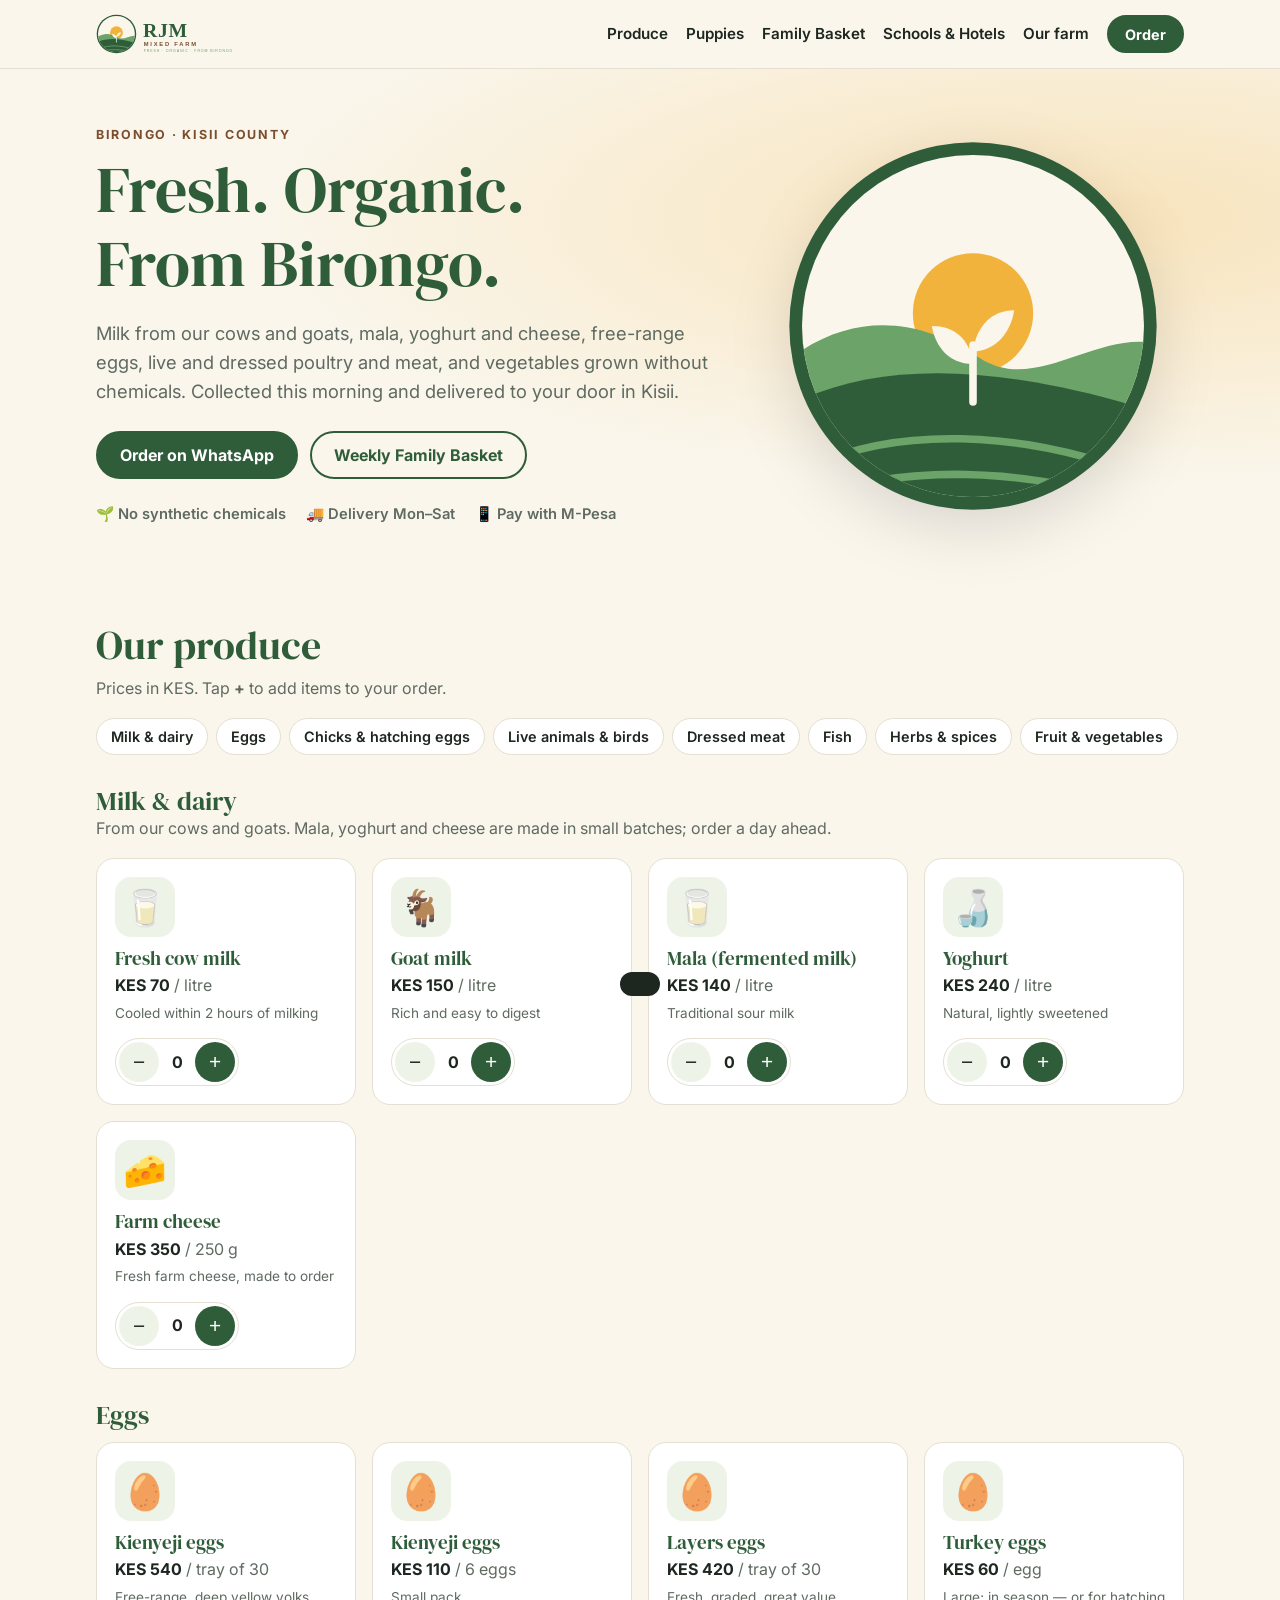
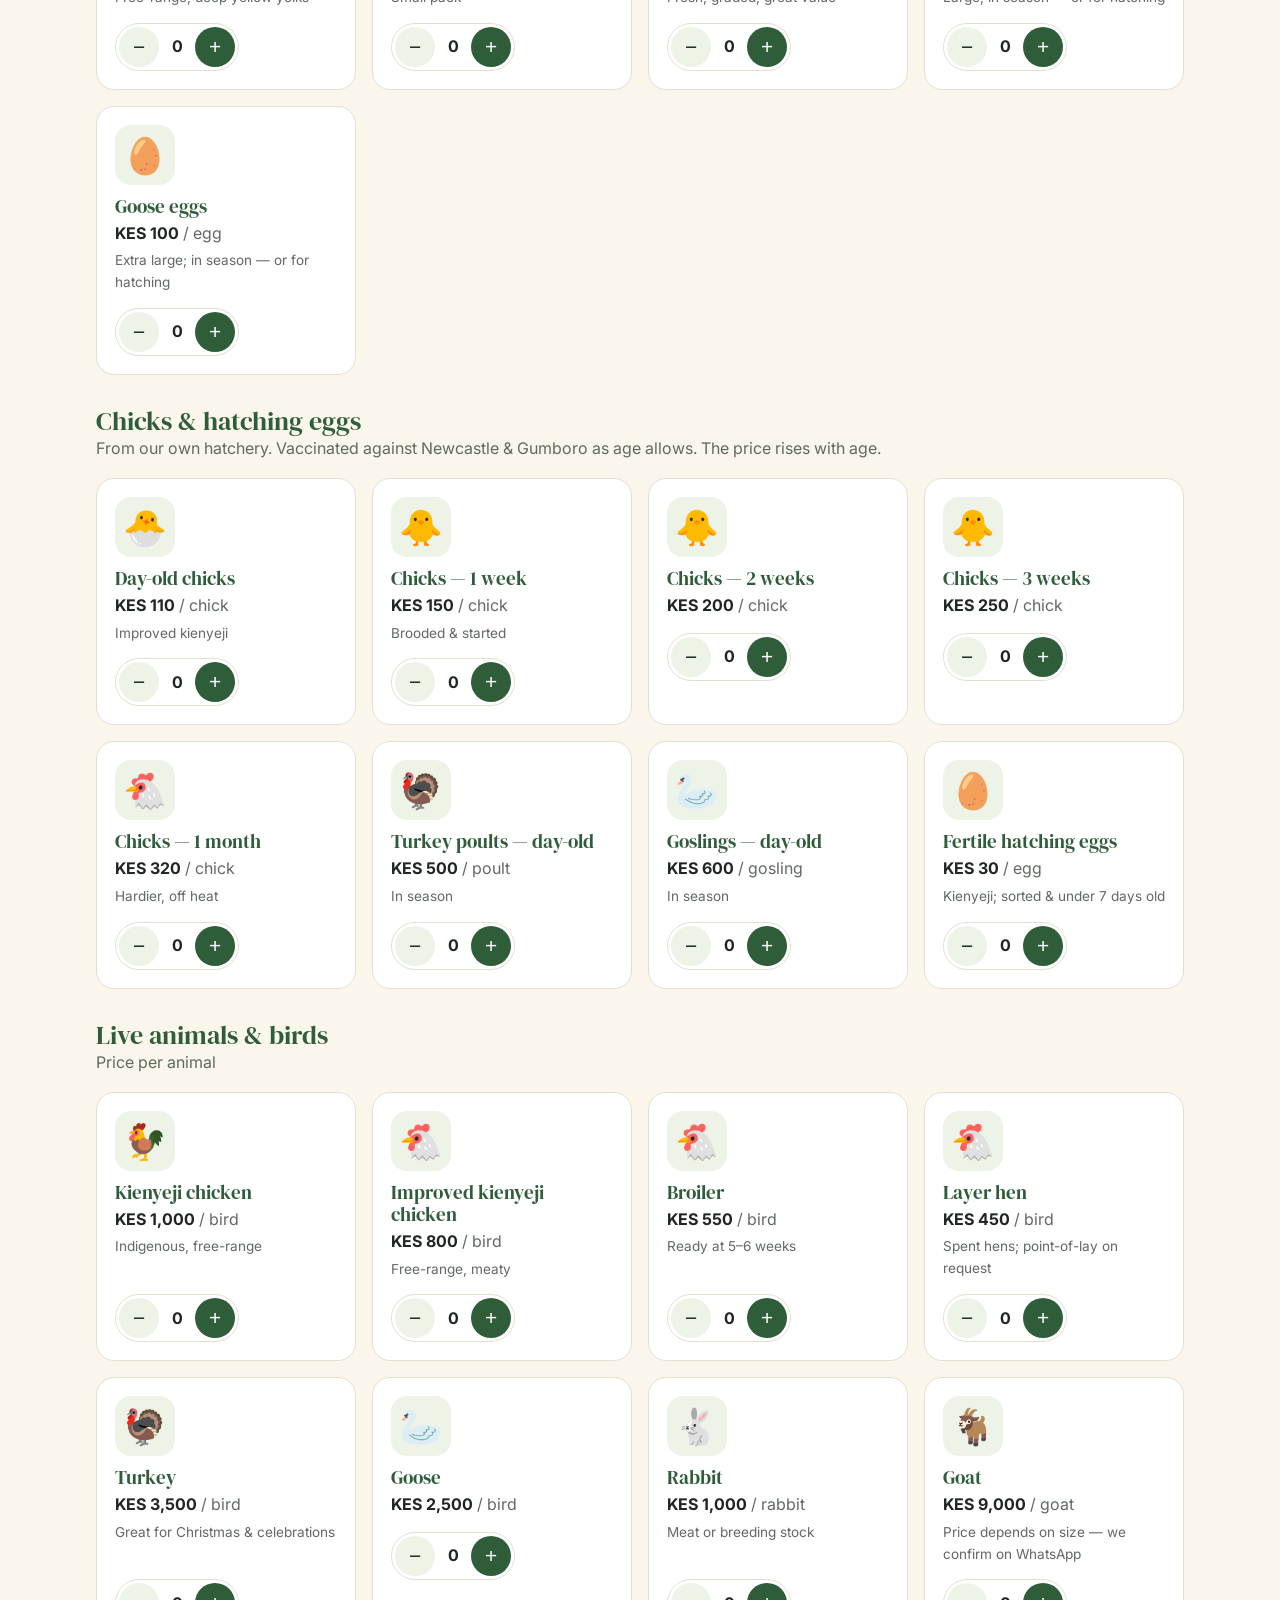
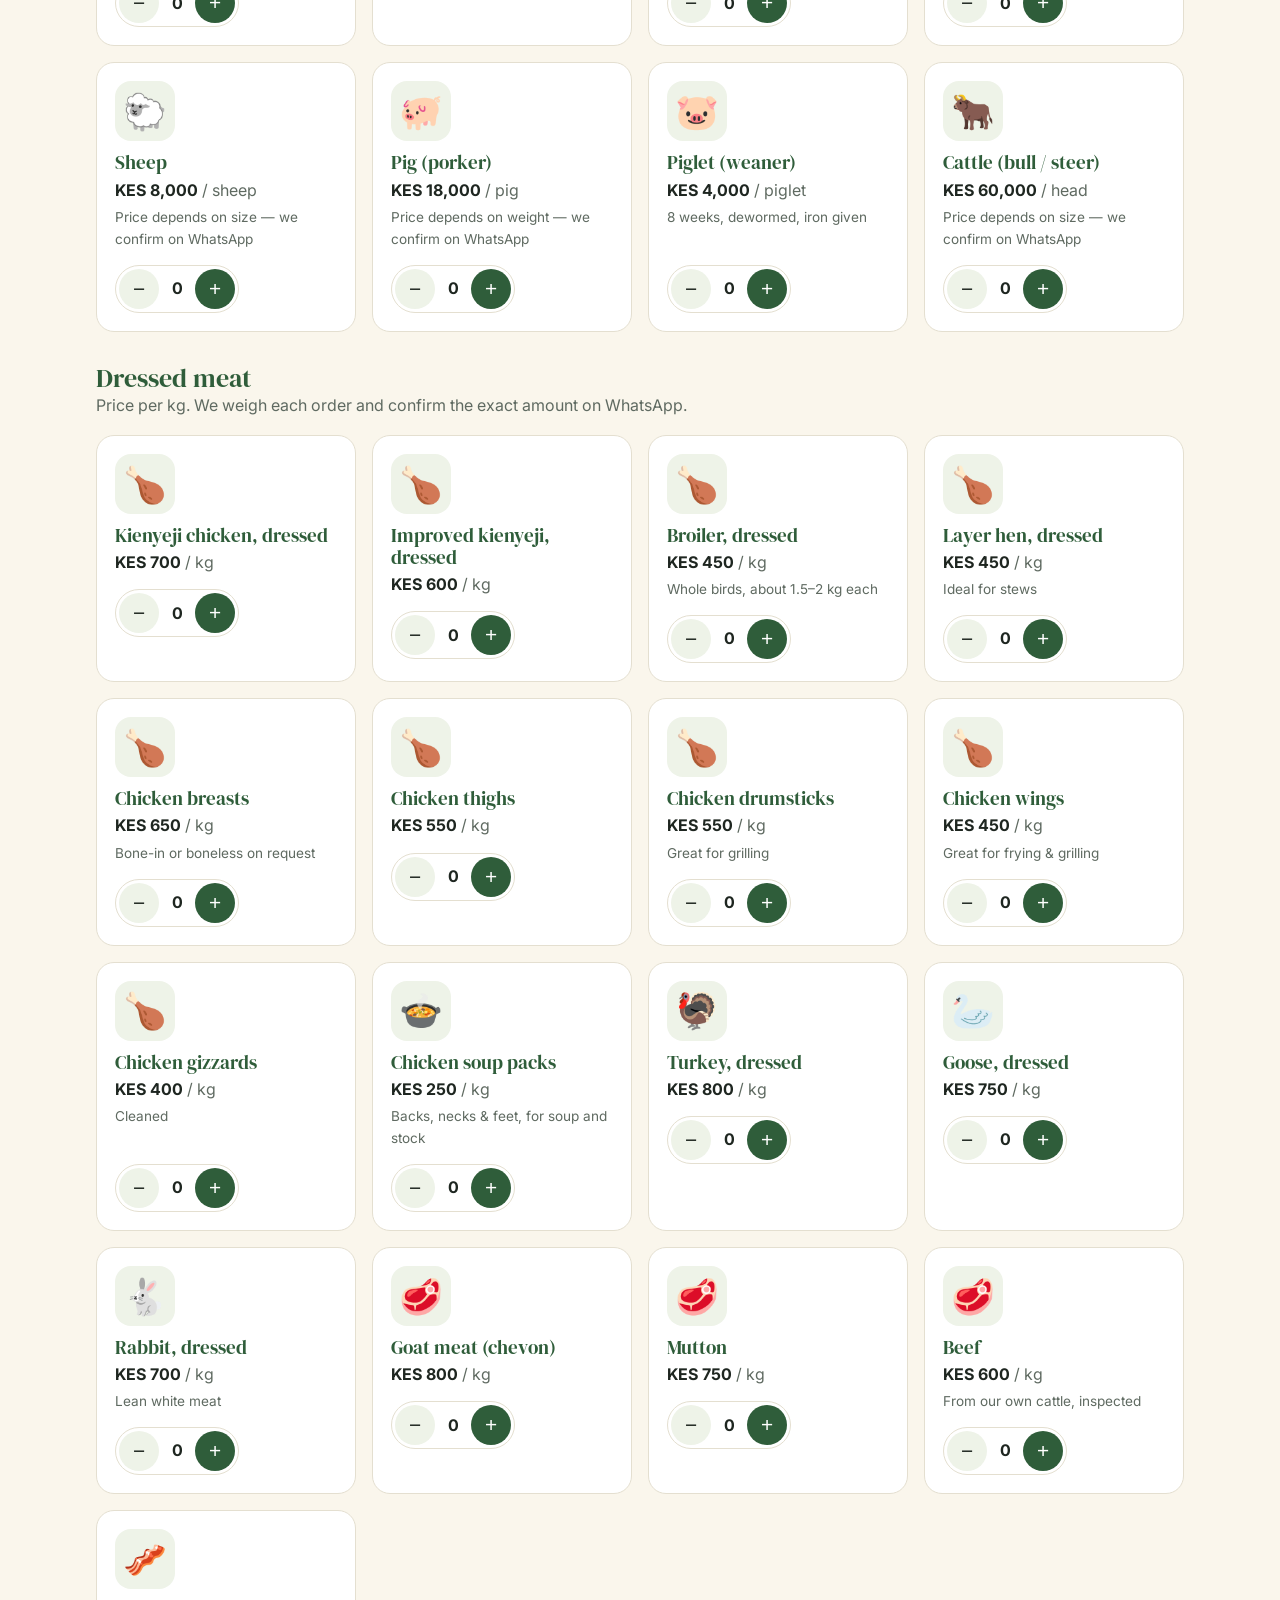
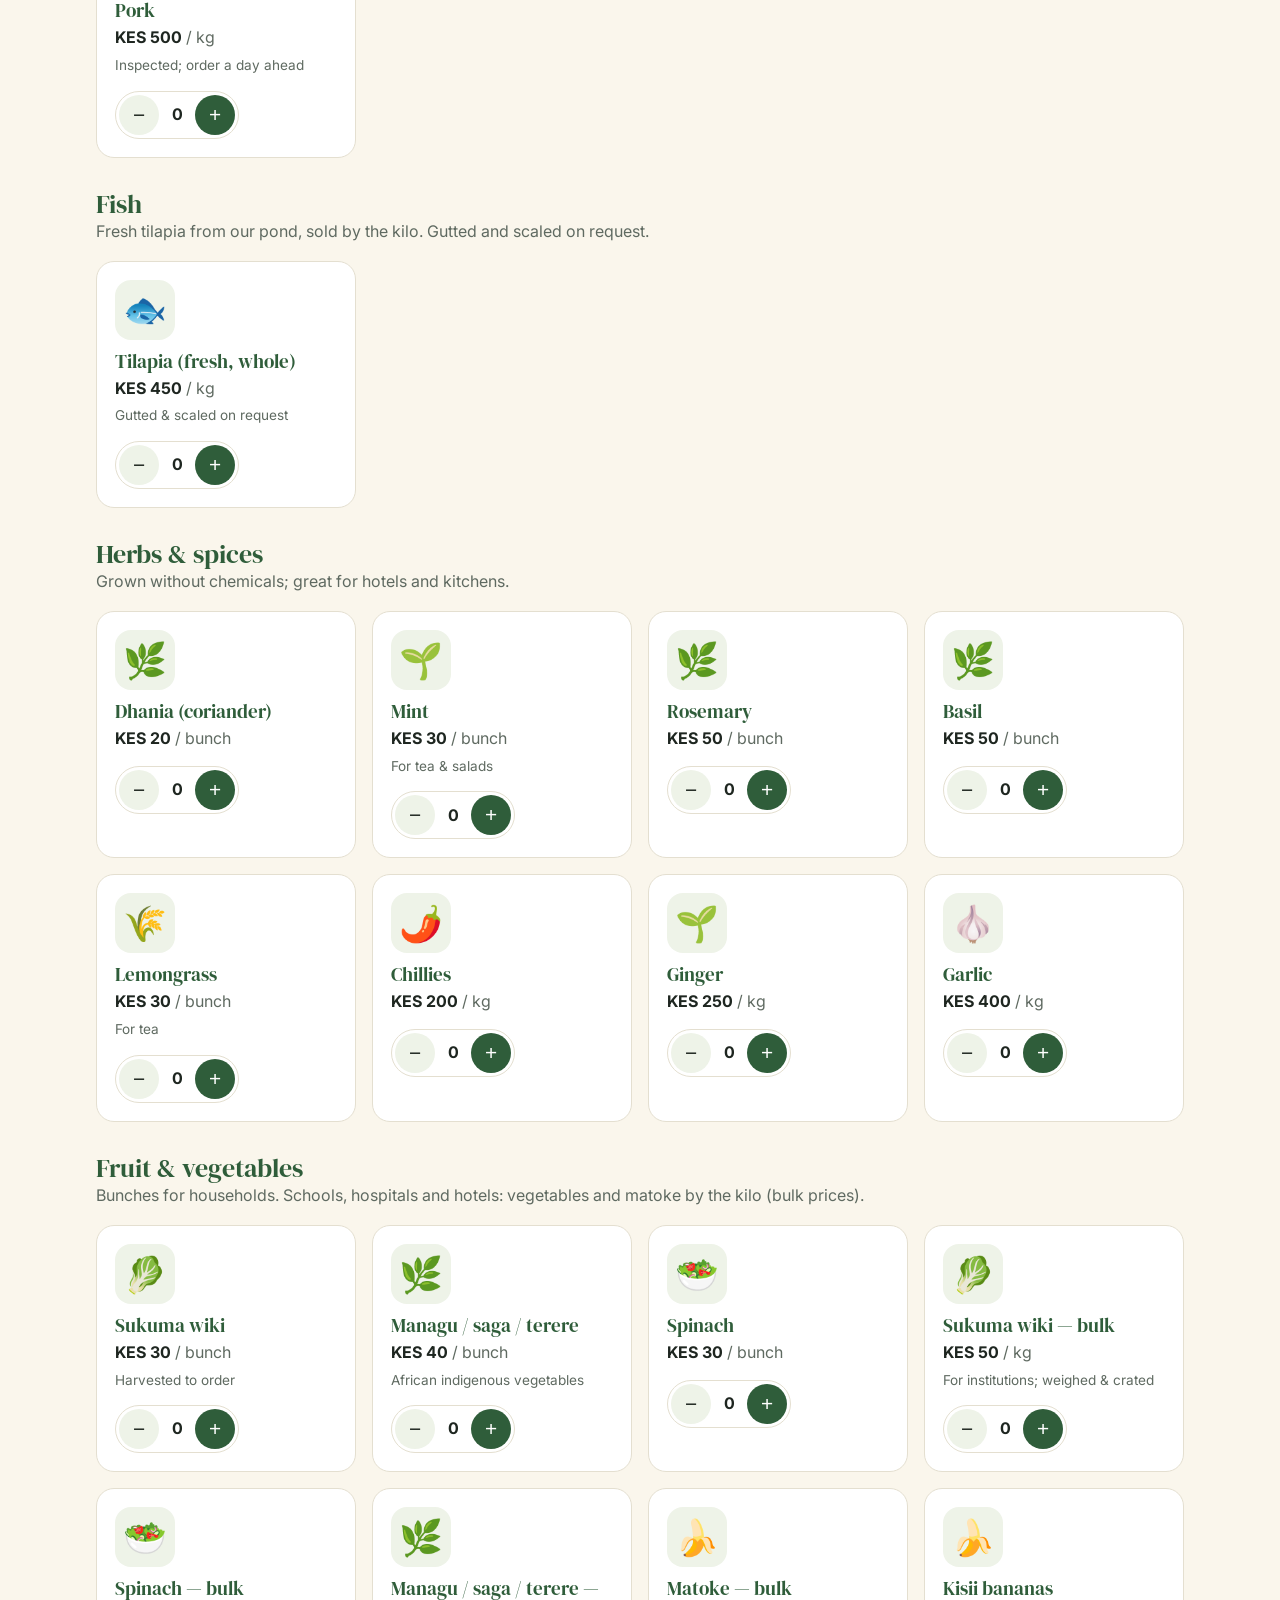
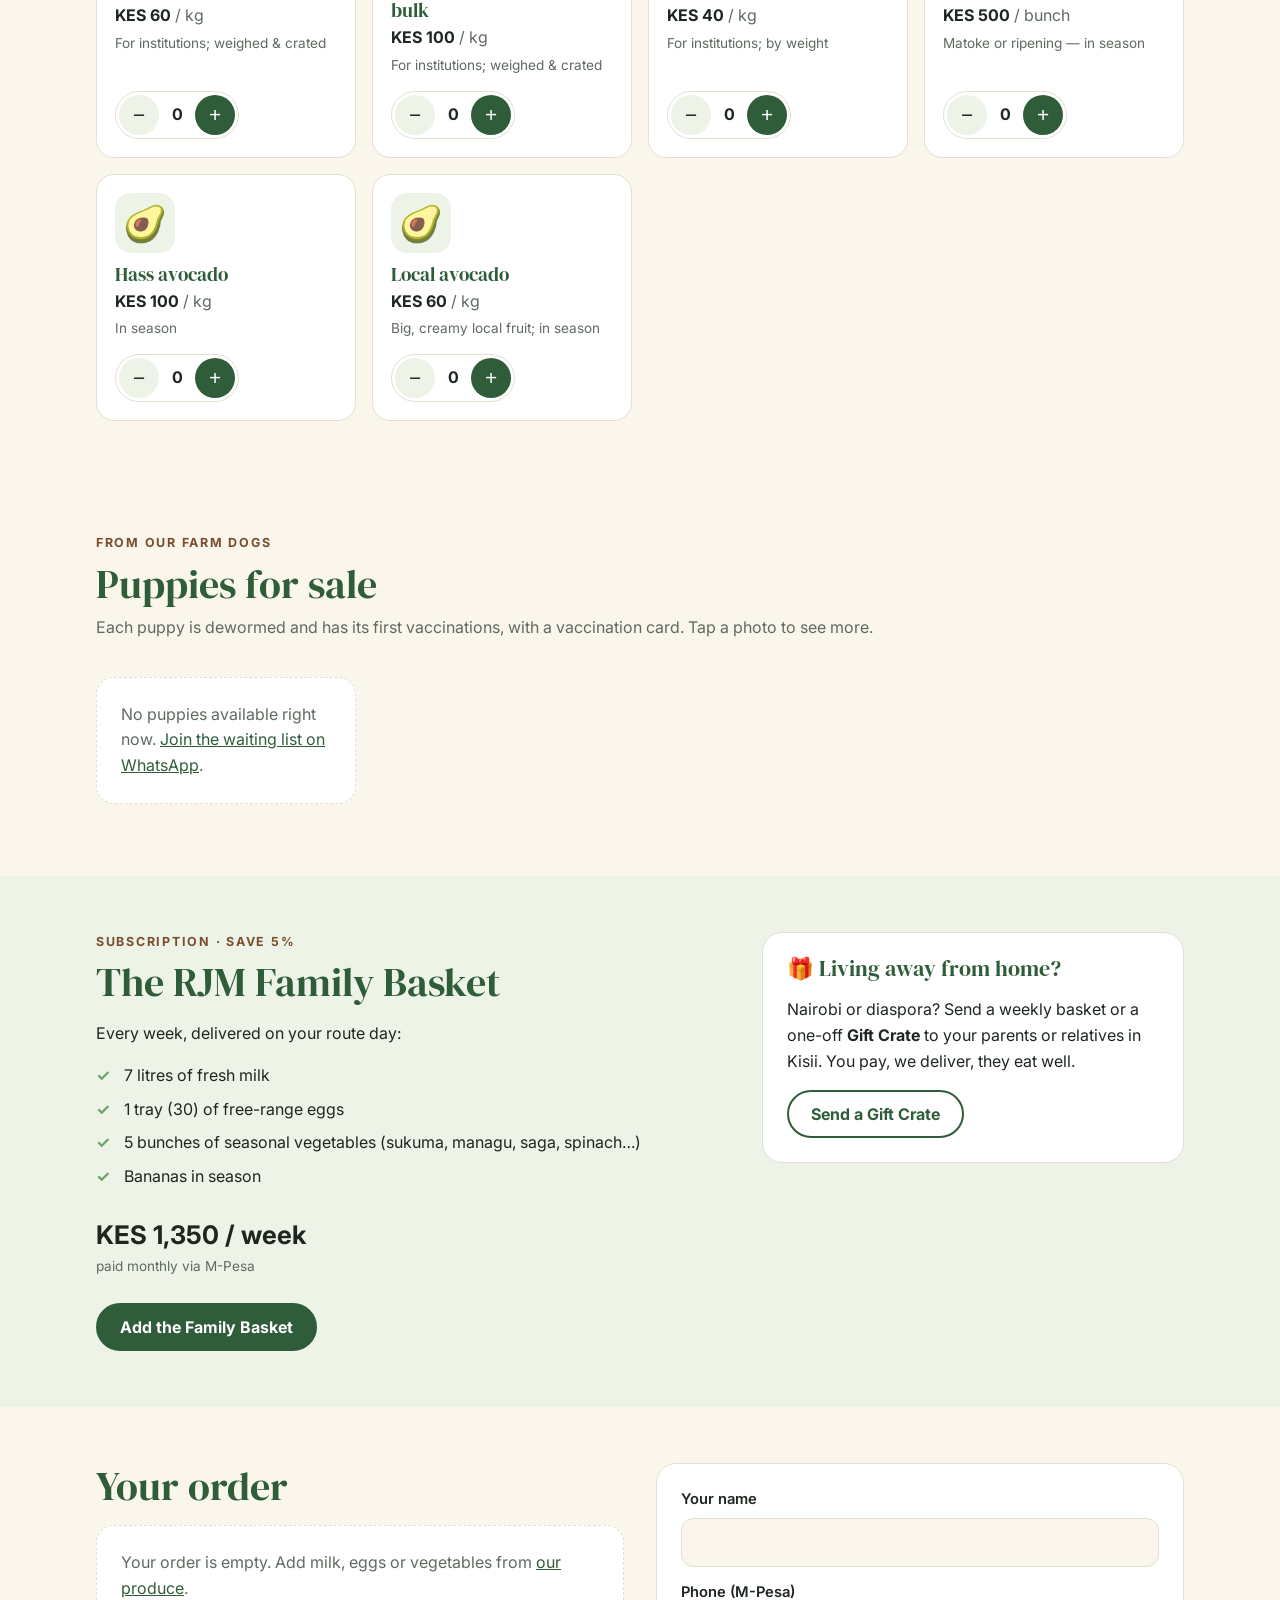
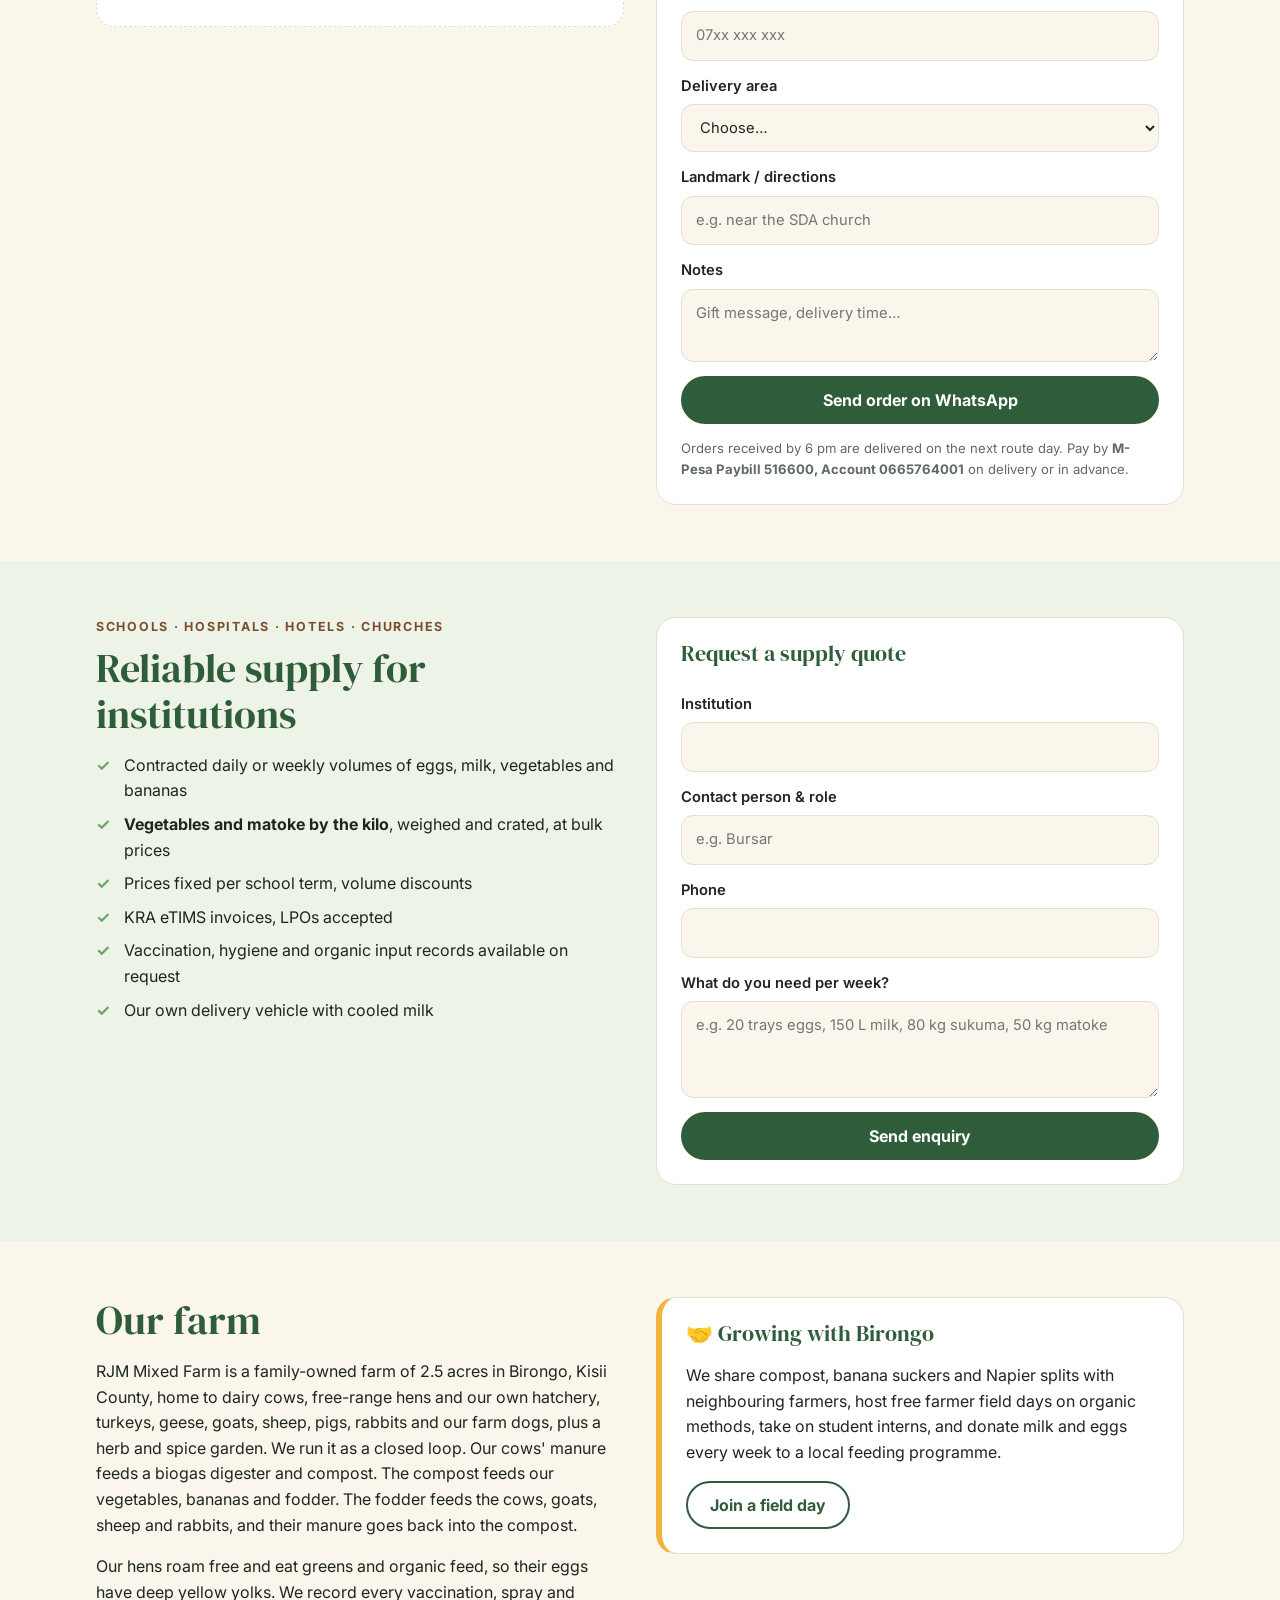
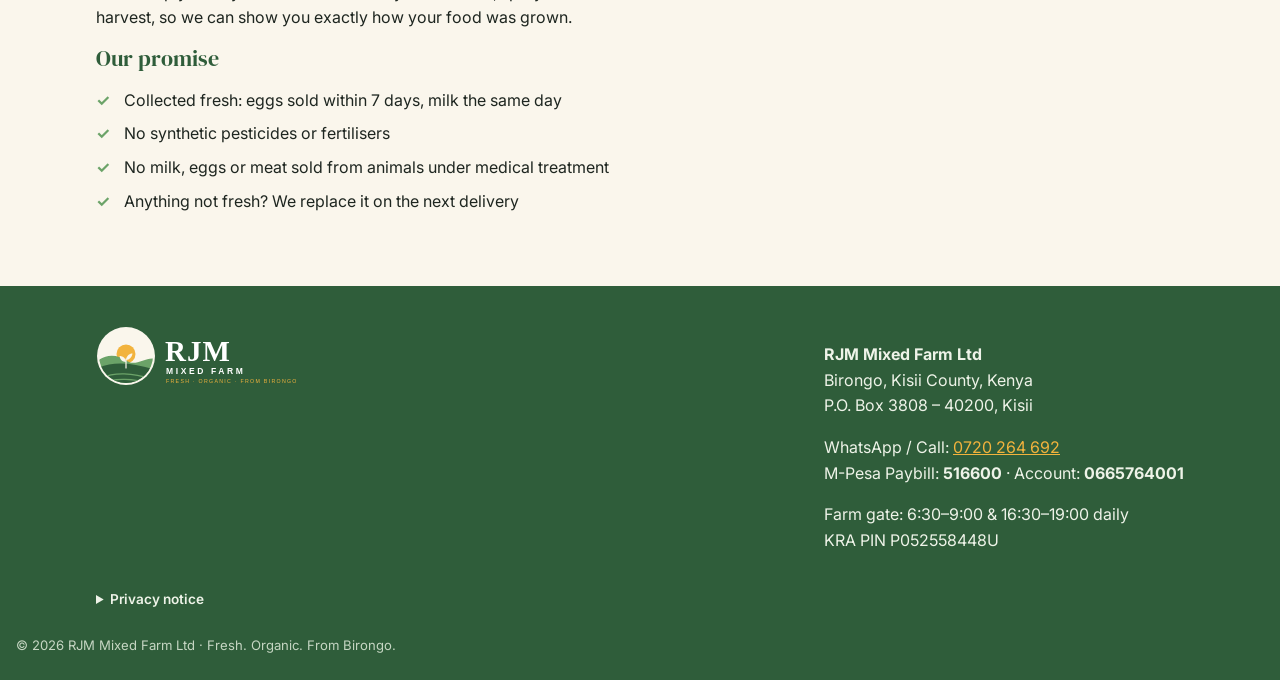
==== index.html @ e7afb44c "Publish RJM website and Farm Manager (build 6cf53e6)" ====
<!doctype html>
<html lang="en">
<head>
  <meta charset="utf-8" />
  <meta name="viewport" content="width=device-width, initial-scale=1" />
  <title>RJM Mixed Farm · Fresh. Organic. From Birongo.</title>
  <meta name="description" content="Fresh cow and goat milk, mala, yoghurt and cheese; kienyeji, layers, turkey and goose eggs; live and dressed chicken, turkey, goose, rabbit, goat and mutton; organic vegetables and bananas from RJM Mixed Farm, Birongo, Kisii. Order on WhatsApp, pay with M-Pesa." />
  <meta name="theme-color" content="#2F5D3A" />
  <meta property="og:title" content="RJM Mixed Farm — Fresh. Organic. From Birongo." />
  <meta property="og:description" content="Milk, free-range eggs and organic vegetables delivered in Kisii." />
  <link rel="icon" href="favicon.svg" type="image/svg+xml" />
  <link rel="apple-touch-icon" href="apple-touch-icon.png" />
  <link rel="preconnect" href="https://fonts.googleapis.com" />
  <link rel="preconnect" href="https://fonts.gstatic.com" crossorigin />
  <link href="https://fonts.googleapis.com/css2?family=DM+Serif+Display&family=Inter:wght@400;600;700&display=swap" rel="stylesheet" />
  <link rel="stylesheet" href="styles.css" />
</head>
<body>
  <header class="nav">
    <div class="wrap nav-inner">
      <a href="#top" class="brand" aria-label="RJM Mixed Farm home"><img src="logo.svg" alt="RJM Mixed Farm" width="176" height="48" /></a>
      <nav aria-label="Main">
        <a href="#produce">Produce</a>
        <a href="#puppies">Puppies</a>
        <a href="#basket">Family Basket</a>
        <a href="#institutions">Schools & Hotels</a>
        <a href="#about">Our farm</a>
        <a href="#order" class="btn small">Order</a>
      </nav>
    </div>
  </header>

  <main id="top">
    <section class="hero">
      <div class="wrap hero-inner">
        <div>
          <p class="eyebrow">Birongo · Kisii County</p>
          <h1>Fresh. Organic.<br />From Birongo.</h1>
          <p class="lead">Milk from our cows and goats, mala, yoghurt and cheese, free-range eggs, live and dressed poultry and meat, and vegetables grown without chemicals. Collected this morning and delivered to your door in Kisii.</p>
          <div class="cta-row">
            <a href="#order" class="btn">Order on WhatsApp</a>
            <a href="#basket" class="btn ghost">Weekly Family Basket</a>
          </div>
          <ul class="trust">
            <li>🌱 No synthetic chemicals</li>
            <li>🚚 Delivery Mon–Sat</li>
            <li>📱 Pay with M-Pesa</li>
          </ul>
        </div>
        <div class="hero-art" aria-hidden="true">
          <img src="favicon.svg" alt="" />
        </div>
      </div>
    </section>

    <section id="produce" class="section">
      <div class="wrap">
        <h2>Our produce</h2>
        <p class="sub">Prices in KES. Tap <b>+</b> to add items to your order.</p>
        <nav class="cat-nav" id="cat-nav" aria-label="Product sections"></nav>
        <div id="products"></div>
      </div>
    </section>

    <section id="puppies" class="section" hidden>
      <div class="wrap">
        <p class="eyebrow">From our farm dogs</p>
        <h2>Puppies for sale</h2>
        <p class="sub">Each puppy is dewormed and has its first vaccinations, with a vaccination card. Tap a photo to see more.</p>
        <div id="puppy-list" class="pup-grid"></div>
      </div>
    </section>

    <section id="basket" class="section band">
      <div class="wrap basket">
        <div>
          <p class="eyebrow">Subscription · save 5%</p>
          <h2>The RJM Family Basket</h2>
          <p>Every week, delivered on your route day:</p>
          <ul class="ticks">
            <li>7 litres of fresh milk</li>
            <li>1 tray (30) of free-range eggs</li>
            <li>5 bunches of seasonal vegetables (sukuma, managu, saga, spinach…)</li>
            <li>Bananas in season</li>
          </ul>
          <p class="price"><span id="basket-price"></span> / week <small>paid monthly via M-Pesa</small></p>
          <button class="btn" data-add="basket">Add the Family Basket</button>
        </div>
        <div class="gift">
          <h3>🎁 Living away from home?</h3>
          <p>Nairobi or diaspora? Send a weekly basket or a one-off <b>Gift Crate</b> to your parents or relatives in Kisii. You pay, we deliver, they eat well.</p>
          <button class="btn ghost" data-add="gift">Send a Gift Crate</button>
        </div>
      </div>
    </section>

    <section id="order" class="section">
      <div class="wrap order">
        <div>
          <h2>Your order</h2>
          <div id="cart" class="cart" aria-live="polite"></div>
        </div>
        <form id="order-form" class="card form">
          <label>Your name <input name="name" required autocomplete="name" /></label>
          <label>Phone (M-Pesa) <input name="phone" required type="tel" inputmode="tel" autocomplete="tel" placeholder="07xx xxx xxx" /></label>
          <label>Delivery area
            <select name="area" required>
              <option value="">Choose…</option>
              <option>Kisii town (Mon / Wed / Fri)</option>
              <option>Birongo &amp; nearby villages (Tue / Sat)</option>
              <option>I'll collect at the farm gate</option>
            </select>
          </label>
          <label>Landmark / directions <input name="landmark" placeholder="e.g. near the SDA church" /></label>
          <label>Notes <textarea name="notes" rows="2" placeholder="Gift message, delivery time…"></textarea></label>
          <button class="btn" type="submit">Send order on WhatsApp</button>
          <p class="fine">Orders received by 6 pm are delivered on the next route day. Pay by <b>M-Pesa Paybill <span class="paybill"></span>, Account <span class="account"></span></b> on delivery or in advance.</p>
        </form>
      </div>
    </section>

    <section id="institutions" class="section band">
      <div class="wrap two">
        <div>
          <p class="eyebrow">Schools · Hospitals · Hotels · Churches</p>
          <h2>Reliable supply for institutions</h2>
          <ul class="ticks">
            <li>Contracted daily or weekly volumes of eggs, milk, vegetables and bananas</li>
            <li><b>Vegetables and matoke by the kilo</b>, weighed and crated, at bulk prices</li>
            <li>Prices fixed per school term, volume discounts</li>
            <li>KRA eTIMS invoices, LPOs accepted</li>
            <li>Vaccination, hygiene and organic input records available on request</li>
            <li>Our own delivery vehicle with cooled milk</li>
          </ul>
        </div>
        <form id="inst-form" class="card form">
          <h3>Request a supply quote</h3>
          <label>Institution <input name="org" required /></label>
          <label>Contact person &amp; role <input name="contact" required placeholder="e.g. Bursar" /></label>
          <label>Phone <input name="phone" required type="tel" inputmode="tel" /></label>
          <label>What do you need per week?
            <textarea name="needs" rows="3" required placeholder="e.g. 20 trays eggs, 150 L milk, 80 kg sukuma, 50 kg matoke"></textarea>
          </label>
          <button class="btn" type="submit">Send enquiry</button>
        </form>
      </div>
    </section>

    <section id="about" class="section">
      <div class="wrap two">
        <div>
          <h2>Our farm</h2>
          <p>RJM Mixed Farm is a family-owned farm of 2.5 acres in Birongo, Kisii County, home to dairy cows, free-range hens and our own hatchery, turkeys, geese, goats, sheep, pigs, rabbits and our farm dogs, plus a herb and spice garden. We run it as a closed loop. Our cows' manure feeds a biogas digester and compost. The compost feeds our vegetables, bananas and fodder. The fodder feeds the cows, goats, sheep and rabbits, and their manure goes back into the compost.</p>
          <p>Our hens roam free and eat greens and organic feed, so their eggs have deep yellow yolks. We record every vaccination, spray and harvest, so we can show you exactly how your food was grown.</p>
          <h3>Our promise</h3>
          <ul class="ticks">
            <li>Collected fresh: eggs sold within 7 days, milk the same day</li>
            <li>No synthetic pesticides or fertilisers</li>
            <li>No milk, eggs or meat sold from animals under medical treatment</li>
            <li>Anything not fresh? We replace it on the next delivery</li>
          </ul>
        </div>
        <div class="card community">
          <h3>🤝 Growing with Birongo</h3>
          <p>We share compost, banana suckers and Napier splits with neighbouring farmers, host free farmer field days on organic methods, take on student interns, and donate milk and eggs every week to a local feeding programme.</p>
          <a class="btn ghost" href="#contact">Join a field day</a>
        </div>
      </div>
    </section>
  </main>

  <footer id="contact" class="footer">
    <div class="wrap footer-inner">
      <img src="logo-reversed.svg" alt="RJM Mixed Farm" width="220" height="60" />
      <div>
        <p><b>RJM Mixed Farm Ltd</b><br />Birongo, Kisii County, Kenya<br /><span class="postal"></span></p>
        <p>WhatsApp / Call: <a class="phone-link" href="#"></a><br />M-Pesa Paybill: <b class="paybill"></b> · Account: <b class="account"></b></p>
        <p>Farm gate: 6:30–9:00 &amp; 16:30–19:00 daily<br /><span class="kra-pin"></span></p>
      </div>
    </div>
    <details class="wrap privacy" id="privacy">
      <summary>Privacy notice</summary>
      <p>When you order or send an enquiry, your name, phone number, delivery area and order details go to RJM Mixed Farm Ltd on WhatsApp. We use them only to deliver your order, collect payment, and contact you about your orders. We don't sell or share them, except with our delivery rider for your delivery, or where the law requires it. This website saves your basket in your own browser and doesn't use tracking cookies. To see, correct or delete the information we hold about you, message us on the WhatsApp number above (Data Protection Act, 2019).</p>
    </details>
    <p class="wrap fine">© <span id="year"></span> RJM Mixed Farm Ltd · Fresh. Organic. From Birongo.</p>
  </footer>

  <div id="toast" class="toast" role="status"></div>
  <div id="lightbox" class="lightbox" hidden></div>
  <script src="config.js"></script>
  <script src="prices.js"></script>
  <script src="puppies.js"></script>
  <script src="app.js"></script>
</body>
</html>
---- styles.css ----
:root {
  --green: #2f5d3a;
  --leaf: #6ba368;
  --yolk: #f2b33d;
  --soil: #7a4e2d;
  --cream: #faf6ec;
  --ink: #1e2620;
  --bg: var(--cream);
  --surface: #ffffff;
  --band: #eef3e8;
  --text: var(--ink);
  --muted: #5f6a61;
  --line: #e4dfd0;
  --heading: var(--green);
  --accent: var(--green);
  --on-accent: #ffffff;
  color-scheme: light;
}
@media (prefers-color-scheme: dark) {
  :root:not([data-theme='light']) {
    --bg: #111611;
    --surface: #1a211b;
    --band: #162018;
    --text: #e8ede7;
    --muted: #a3ada4;
    --line: #2b352c;
    --heading: #9fd09b;
    --accent: #6ba368;
    --on-accent: #0f150f;
    color-scheme: dark;
  }
}
:root[data-theme='dark'] {
  --bg: #111611; --surface: #1a211b; --band: #162018; --text: #e8ede7; --muted: #a3ada4;
  --line: #2b352c; --heading: #9fd09b; --accent: #6ba368; --on-accent: #0f150f; color-scheme: dark;
}

* { box-sizing: border-box; }
html { scroll-behavior: smooth; scroll-padding-top: 80px; }
body { margin: 0; background: var(--bg); color: var(--text); font: 16px/1.6 Inter, system-ui, sans-serif; }
img { max-width: 100%; height: auto; }
h1, h2, h3 { font-family: 'DM Serif Display', Georgia, serif; font-weight: 400; color: var(--heading); line-height: 1.15; margin: 0 0 12px; }
h1 { font-size: clamp(2.4rem, 7vw, 4rem); }
h2 { font-size: clamp(1.8rem, 4.5vw, 2.5rem); }
h3 { font-size: 1.35rem; }
a { color: var(--accent); }
.wrap { max-width: 1120px; margin: 0 auto; padding: 0 16px; }

.nav { position: sticky; top: 0; z-index: 10; background: var(--bg); background: color-mix(in srgb, var(--bg) 92%, transparent); backdrop-filter: blur(8px); border-bottom: 1px solid var(--line); }
.nav-inner { display: flex; align-items: center; justify-content: space-between; gap: 16px; height: 68px; }
.brand img { display: block; width: 150px; height: auto; }
.nav nav { display: flex; align-items: center; gap: 18px; }
.nav nav a:not(.btn) { color: var(--text); text-decoration: none; font-weight: 600; font-size: 0.95rem; }
@media (max-width: 760px) { .nav nav a:not(.btn) { display: none; } }

.btn {
  display: inline-flex; align-items: center; justify-content: center; gap: 8px;
  background: var(--accent); color: var(--on-accent); border: 2px solid var(--accent);
  padding: 12px 22px; border-radius: 999px; font: 700 1rem Inter, sans-serif; text-decoration: none; cursor: pointer; min-height: 48px;
}
.btn.ghost { background: transparent; color: var(--accent); }
.btn.small { padding: 6px 16px; min-height: 38px; font-size: 0.9rem; }
.btn:focus-visible, button:focus-visible, input:focus-visible, select:focus-visible, textarea:focus-visible { outline: 3px solid var(--yolk); outline-offset: 2px; }

.hero { padding: 56px 0 40px; background: radial-gradient(ellipse at 85% 30%, rgba(242, 179, 61, 0.28), transparent 55%); background: radial-gradient(ellipse at 85% 30%, color-mix(in srgb, var(--yolk) 28%, transparent), transparent 55%); }
.hero-inner { display: grid; grid-template-columns: 1.2fr 0.8fr; gap: 32px; align-items: center; }
@media (max-width: 760px) { .hero-inner { grid-template-columns: 1fr; } .hero-art { display: none; } }
.hero-art img { width: 100%; max-width: 380px; display: block; margin: 0 auto; filter: drop-shadow(0 20px 30px rgb(0 0 0 / 0.12)); }
.eyebrow { text-transform: uppercase; letter-spacing: 0.14em; font-size: 0.78rem; font-weight: 700; color: var(--soil); margin: 0 0 8px; }
@media (prefers-color-scheme: dark) { :root:not([data-theme='light']) .eyebrow { color: var(--yolk); } }
.lead { font-size: 1.15rem; color: var(--muted); max-width: 34em; }
.cta-row { display: flex; flex-wrap: wrap; gap: 12px; margin: 24px 0; }
.trust { list-style: none; padding: 0; margin: 0; display: flex; flex-wrap: wrap; gap: 8px 20px; color: var(--muted); font-weight: 600; font-size: 0.92rem; }

.section { padding: 56px 0; }
.band { background: var(--band); }
.sub { color: var(--muted); margin-top: -4px; }
.grid { display: grid; grid-template-columns: repeat(auto-fill, minmax(220px, 1fr)); gap: 16px; margin-top: 24px; }
.product { background: var(--surface); border: 1px solid var(--line); border-radius: 18px; padding: 18px; display: flex; flex-direction: column; gap: 4px; }
.product .icon { font-size: 2.2rem; width: 60px; height: 60px; display: grid; place-items: center; background: var(--band); border-radius: 16px; margin-bottom: 6px; }
.product h3 { font-size: 1.2rem; margin: 0; }
.unit { margin: 0; font-weight: 700; }
.unit span { font-weight: 400; color: var(--muted); }
.note { margin: 0; font-size: 0.85rem; color: var(--muted); flex: 1; }
.stepper { display: inline-flex; align-items: center; gap: 4px; margin-top: 10px; align-self: flex-start; border: 1px solid var(--line); border-radius: 999px; padding: 3px; }
.stepper button { width: 40px; height: 40px; border-radius: 50%; border: 0; background: var(--band); color: var(--text); font-size: 1.3rem; cursor: pointer; }
.stepper button[data-step='1'] { background: var(--accent); color: var(--on-accent); }
.stepper output { min-width: 28px; text-align: center; font-weight: 700; }
.stepper.small { margin: 0; }
.stepper.small button { width: 32px; height: 32px; font-size: 1rem; }

.basket { display: grid; grid-template-columns: 1.2fr 0.8fr; gap: 32px; align-items: start; }
.two { display: grid; grid-template-columns: 1fr 1fr; gap: 32px; align-items: start; }
@media (max-width: 760px) { .basket, .two { grid-template-columns: 1fr; } }
.ticks { list-style: none; padding: 0; }
.ticks li { padding-left: 28px; position: relative; margin: 8px 0; }
.ticks li::before { content: '✓'; position: absolute; left: 0; color: var(--leaf); font-weight: 700; }
.price { font-size: 1.6rem; font-weight: 700; }
.price small { font-size: 0.85rem; color: var(--muted); font-weight: 400; display: block; }
.gift, .card { background: var(--surface); border: 1px solid var(--line); border-radius: 20px; padding: 24px; }

.order { display: grid; grid-template-columns: 1fr 1fr; gap: 32px; align-items: start; }
@media (max-width: 760px) { .order { grid-template-columns: 1fr; } }
.cart ul { list-style: none; padding: 0; margin: 0; background: var(--surface); border: 1px solid var(--line); border-radius: 18px; overflow: hidden; }
.cart li { display: grid; grid-template-columns: 1fr auto auto; gap: 12px; align-items: center; padding: 12px 16px; border-bottom: 1px solid var(--line); }
.cart li:last-child { border-bottom: 0; }
.cart small { color: var(--muted); }
.cart .total { display: flex; justify-content: space-between; font-size: 1.2rem; padding: 8px 4px; }
.empty { background: var(--surface); border: 1px dashed var(--line); border-radius: 18px; padding: 24px; color: var(--muted); }
.form { display: flex; flex-direction: column; gap: 14px; }
.form label { display: flex; flex-direction: column; gap: 6px; font-weight: 600; font-size: 0.92rem; }
.form input, .form select, .form textarea { font: inherit; font-weight: 400; color: var(--text); background: var(--bg); border: 1px solid var(--line); border-radius: 12px; padding: 12px 14px; min-height: 48px; width: 100%; }
.fine { font-size: 0.82rem; color: var(--muted); margin: 0; }
.community { border-left: 6px solid var(--yolk); }

.footer { background: #2f5d3a; color: #eef3e8; padding: 40px 0 24px; }
.footer a { color: #f2b33d; }
.footer .fine { color: #c6d6c3; margin-top: 24px; }
.footer-inner { display: flex; flex-wrap: wrap; gap: 32px; align-items: flex-start; justify-content: space-between; }

.toast { position: fixed; left: 50%; bottom: 24px; transform: translate(-50%, 120px); background: var(--ink); color: #fff; padding: 12px 20px; border-radius: 999px; transition: transform 0.25s; z-index: 20; max-width: calc(100% - 32px); }
.toast.show { transform: translate(-50%, 0); }
@media (prefers-reduced-motion: reduce) { html { scroll-behavior: auto; } .toast { transition: none; } }

.setup-banner { background: #a3321f; color: #fff; padding: 10px 16px; text-align: center; font-weight: 600; }
.setup-banner code { background: rgb(255 255 255 / 0.15); padding: 1px 6px; border-radius: 6px; }
.privacy { margin-top: 20px; color: #c6d6c3; font-size: 0.85rem; }
.privacy summary { cursor: pointer; font-weight: 600; color: #eef3e8; }
.privacy p { max-width: 60em; }

.cat { margin-top: 32px; scroll-margin-top: 84px; }
.cat-title { font-size: 1.6rem; margin: 0 0 4px; }
.cat .grid { margin-top: 12px; }
.cat-nav { display: flex; flex-wrap: wrap; gap: 8px; margin-top: 12px; }
.cat-nav a { border: 1px solid var(--line); background: var(--surface); border-radius: 999px; padding: 6px 14px; text-decoration: none; font-weight: 600; font-size: 0.9rem; color: var(--text); }
@media (max-width: 560px) {
  .grid { grid-template-columns: repeat(2, minmax(0, 1fr)); gap: 10px; }
  .product { padding: 12px; border-radius: 14px; }
  .product .icon { width: 44px; height: 44px; font-size: 1.6rem; border-radius: 12px; margin-bottom: 2px; }
  .product h3 { font-size: 1.02rem; }
  .unit { font-size: 0.92rem; }
  .note { font-size: 0.78rem; }
  .stepper button { width: 36px; height: 36px; }
  .cat { margin-top: 24px; }
}

.pup-grid { display: grid; grid-template-columns: repeat(auto-fill, minmax(240px, 1fr)); gap: 16px; margin-top: 20px; }
.puppy { background: var(--surface); border: 1px solid var(--line); border-radius: 18px; padding: 12px; display: flex; flex-direction: column; gap: 6px; }
.puppy h3 { margin: 4px 0 0; font-size: 1.3rem; }
.pup-photo { position: relative; padding: 0; border: 0; background: none; cursor: zoom-in; border-radius: 12px; overflow: hidden; display: block; }
.pup-main { width: 100%; aspect-ratio: 4 / 3; object-fit: cover; display: block; background: var(--band); }
.pup-count, .pup-badge { position: absolute; bottom: 8px; right: 8px; background: rgb(0 0 0 / 0.6); color: #fff; font-size: 0.8rem; padding: 2px 8px; border-radius: 999px; }
.pup-badge { top: 8px; left: 8px; bottom: auto; right: auto; background: #a3321f; font-weight: 700; }
.pup-thumbs { display: flex; gap: 6px; overflow-x: auto; }
.pup-thumbs button { padding: 0; border: 1px solid var(--line); background: none; border-radius: 8px; overflow: hidden; cursor: pointer; flex: 0 0 auto; }
.pup-thumb { width: 56px; height: 42px; object-fit: cover; display: block; }
.pup-actions { display: flex; gap: 8px; flex-wrap: wrap; margin-top: auto; }
.pup-actions .btn[disabled] { opacity: 0.55; cursor: not-allowed; }
.lightbox { position: fixed; inset: 0; z-index: 30; background: rgb(0 0 0 / 0.85); display: flex; align-items: center; justify-content: center; padding: 16px; }
.lightbox[hidden] { display: none; }
.lb-inner { position: relative; max-width: 900px; width: 100%; text-align: center; color: #fff; }
.lb-img { max-width: 100%; max-height: 78vh; border-radius: 12px; }
.lb-nav, .lb-close { position: absolute; background: rgb(255 255 255 / 0.15); color: #fff; border: 0; border-radius: 50%; width: 48px; height: 48px; font-size: 2rem; cursor: pointer; }
.lb-prev { left: 4px; top: 40%; } .lb-next { right: 4px; top: 40%; } .lb-close { top: -8px; right: -4px; }
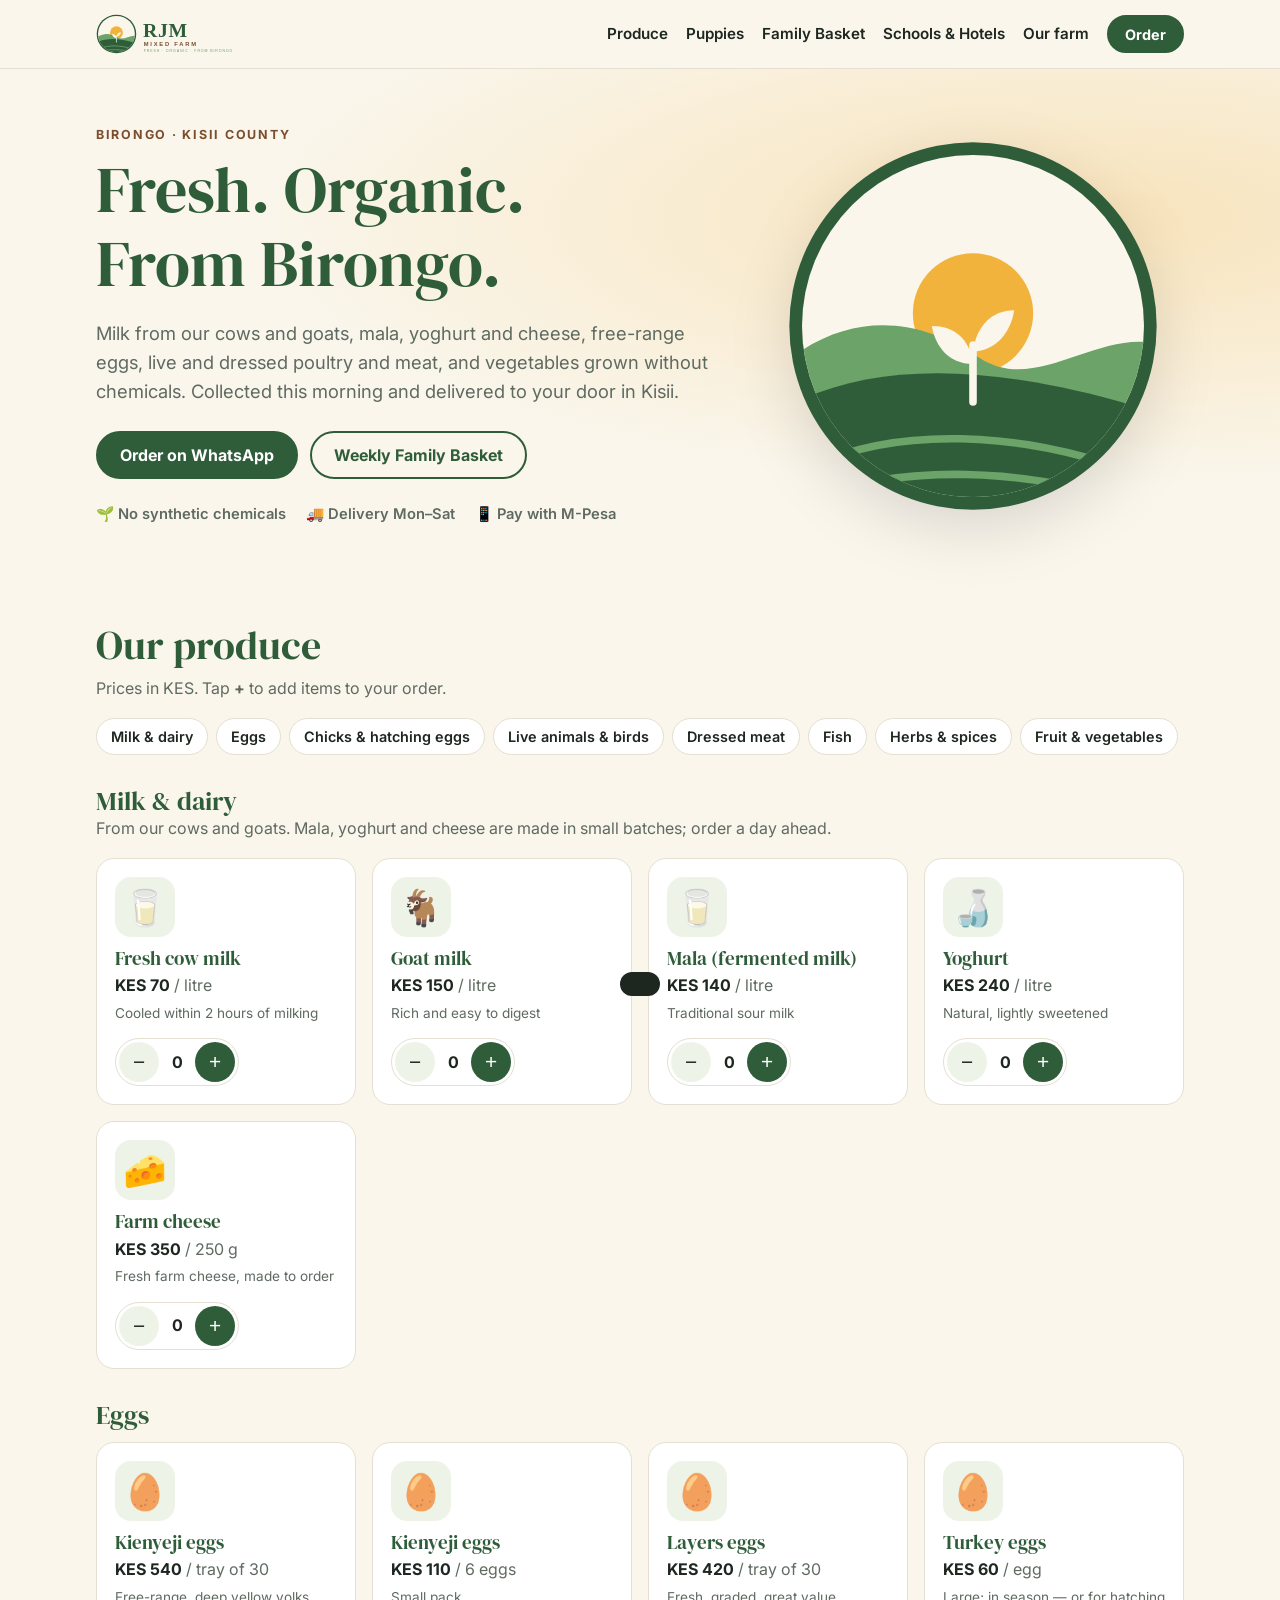
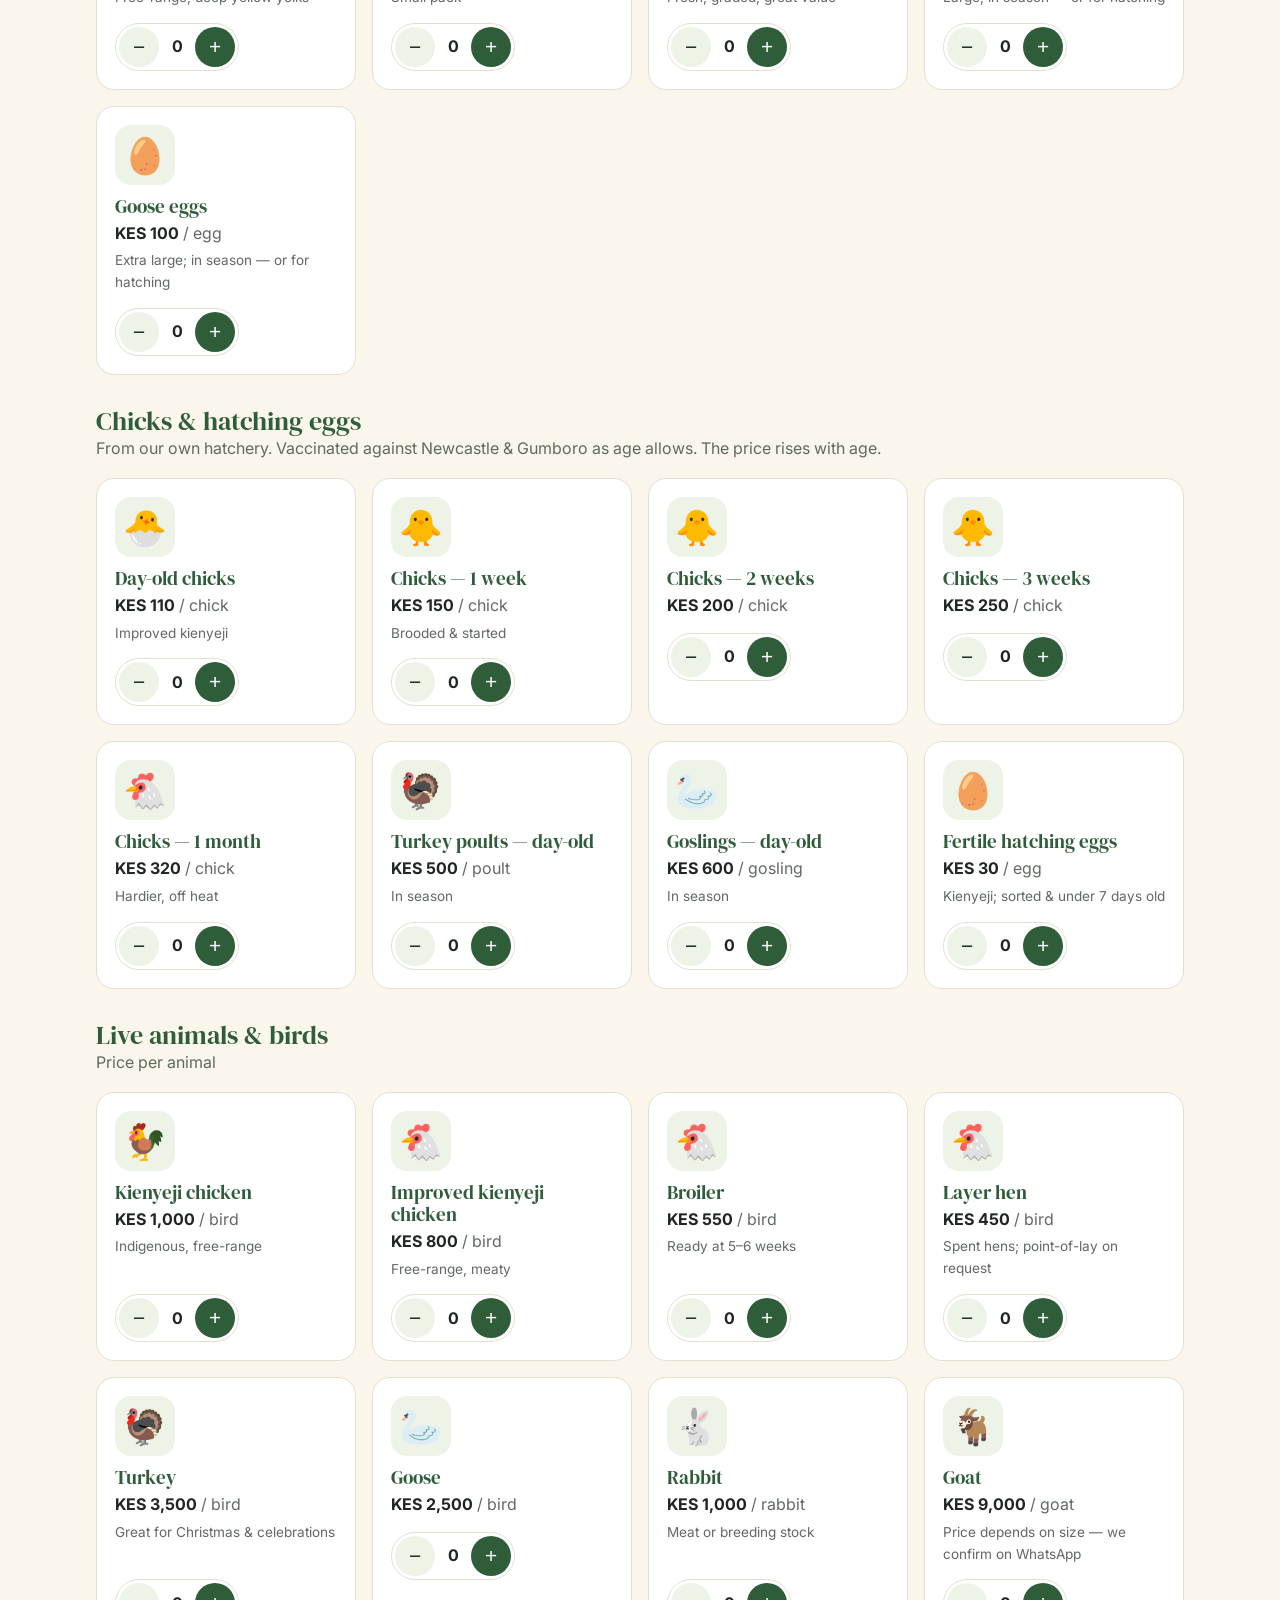
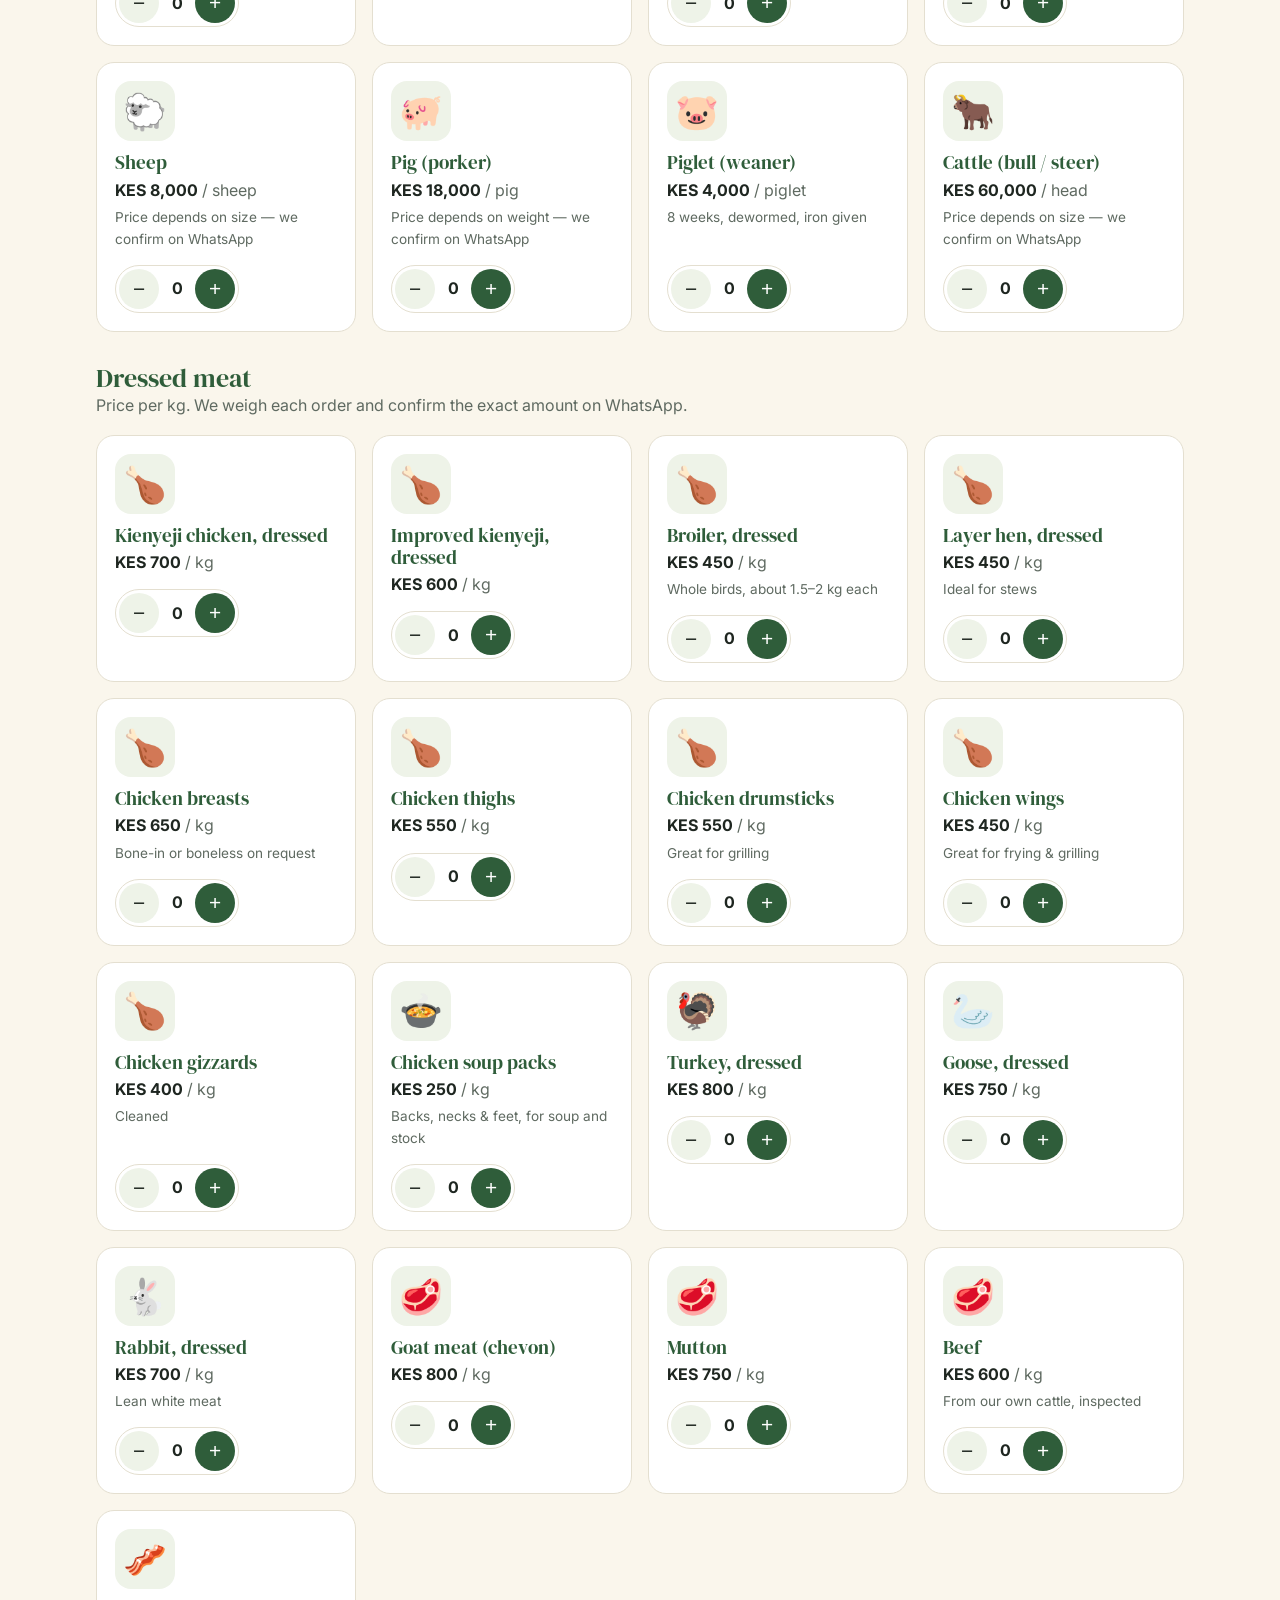
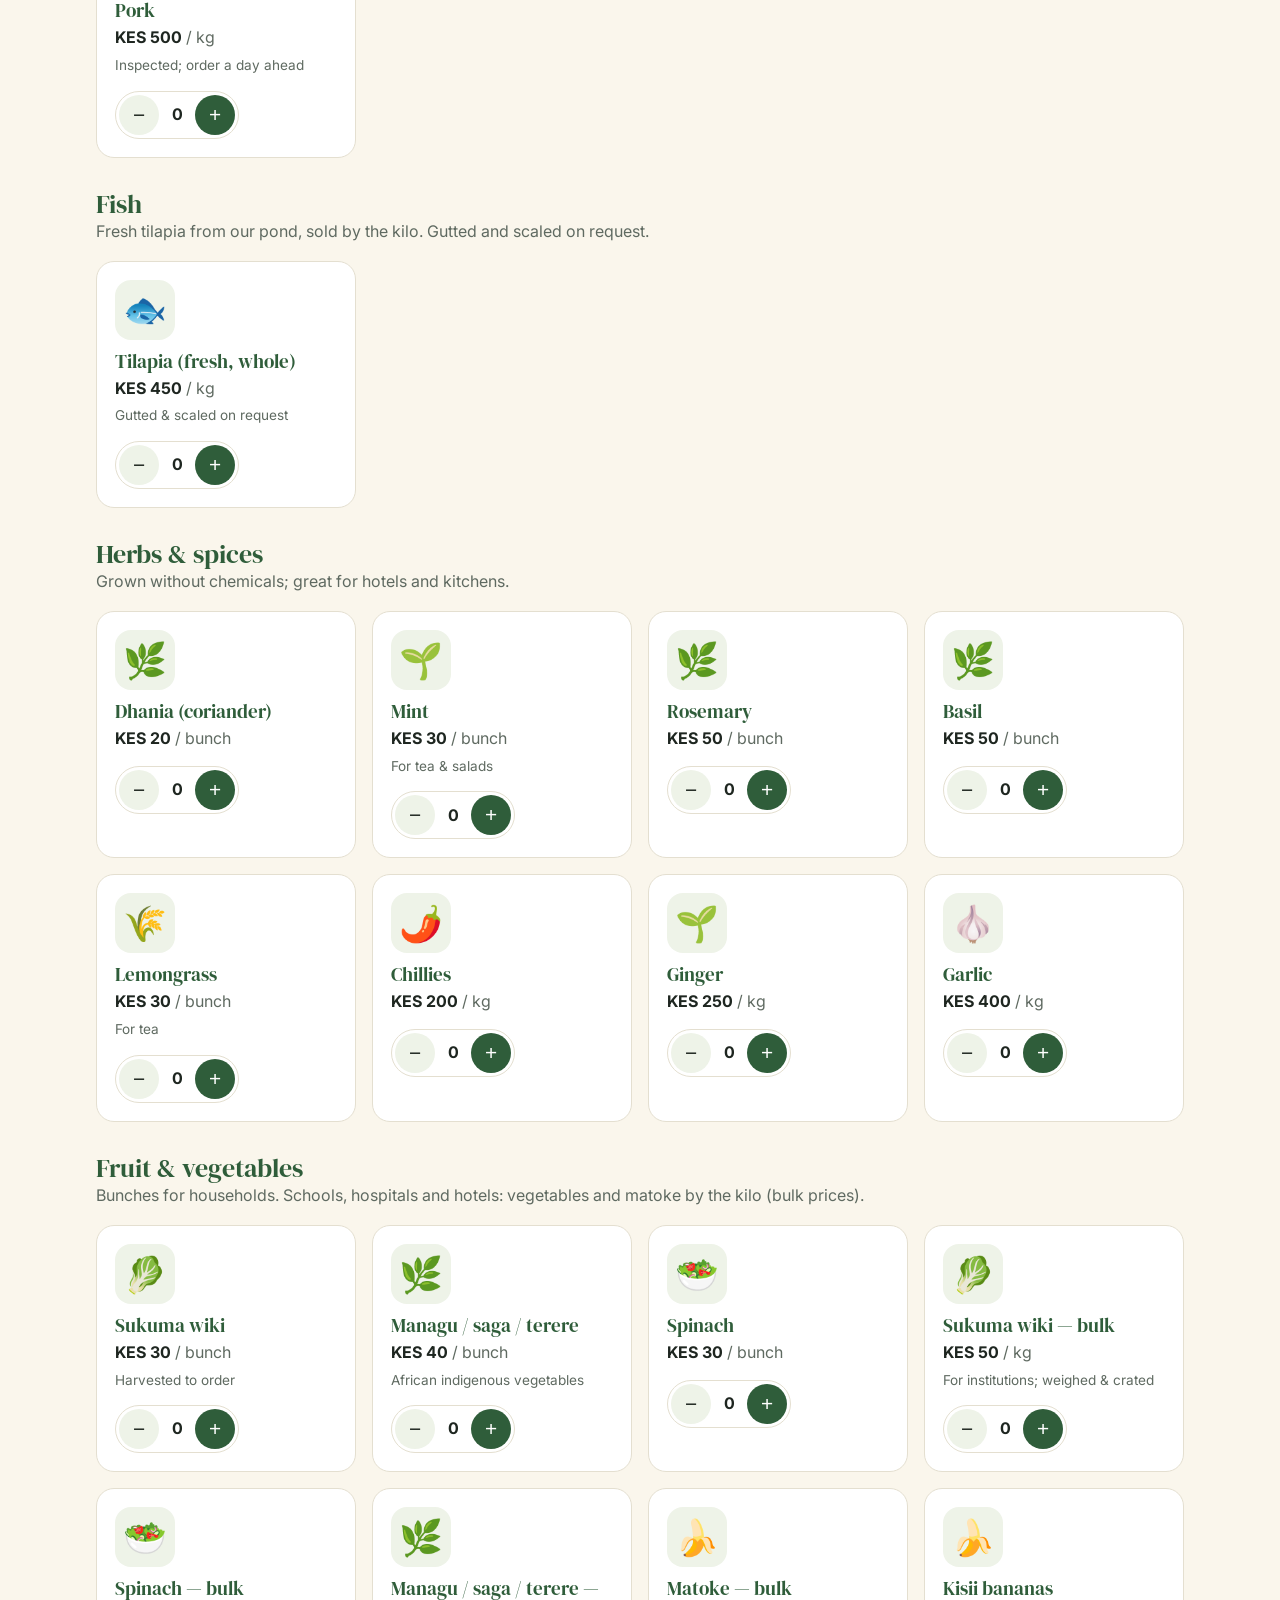
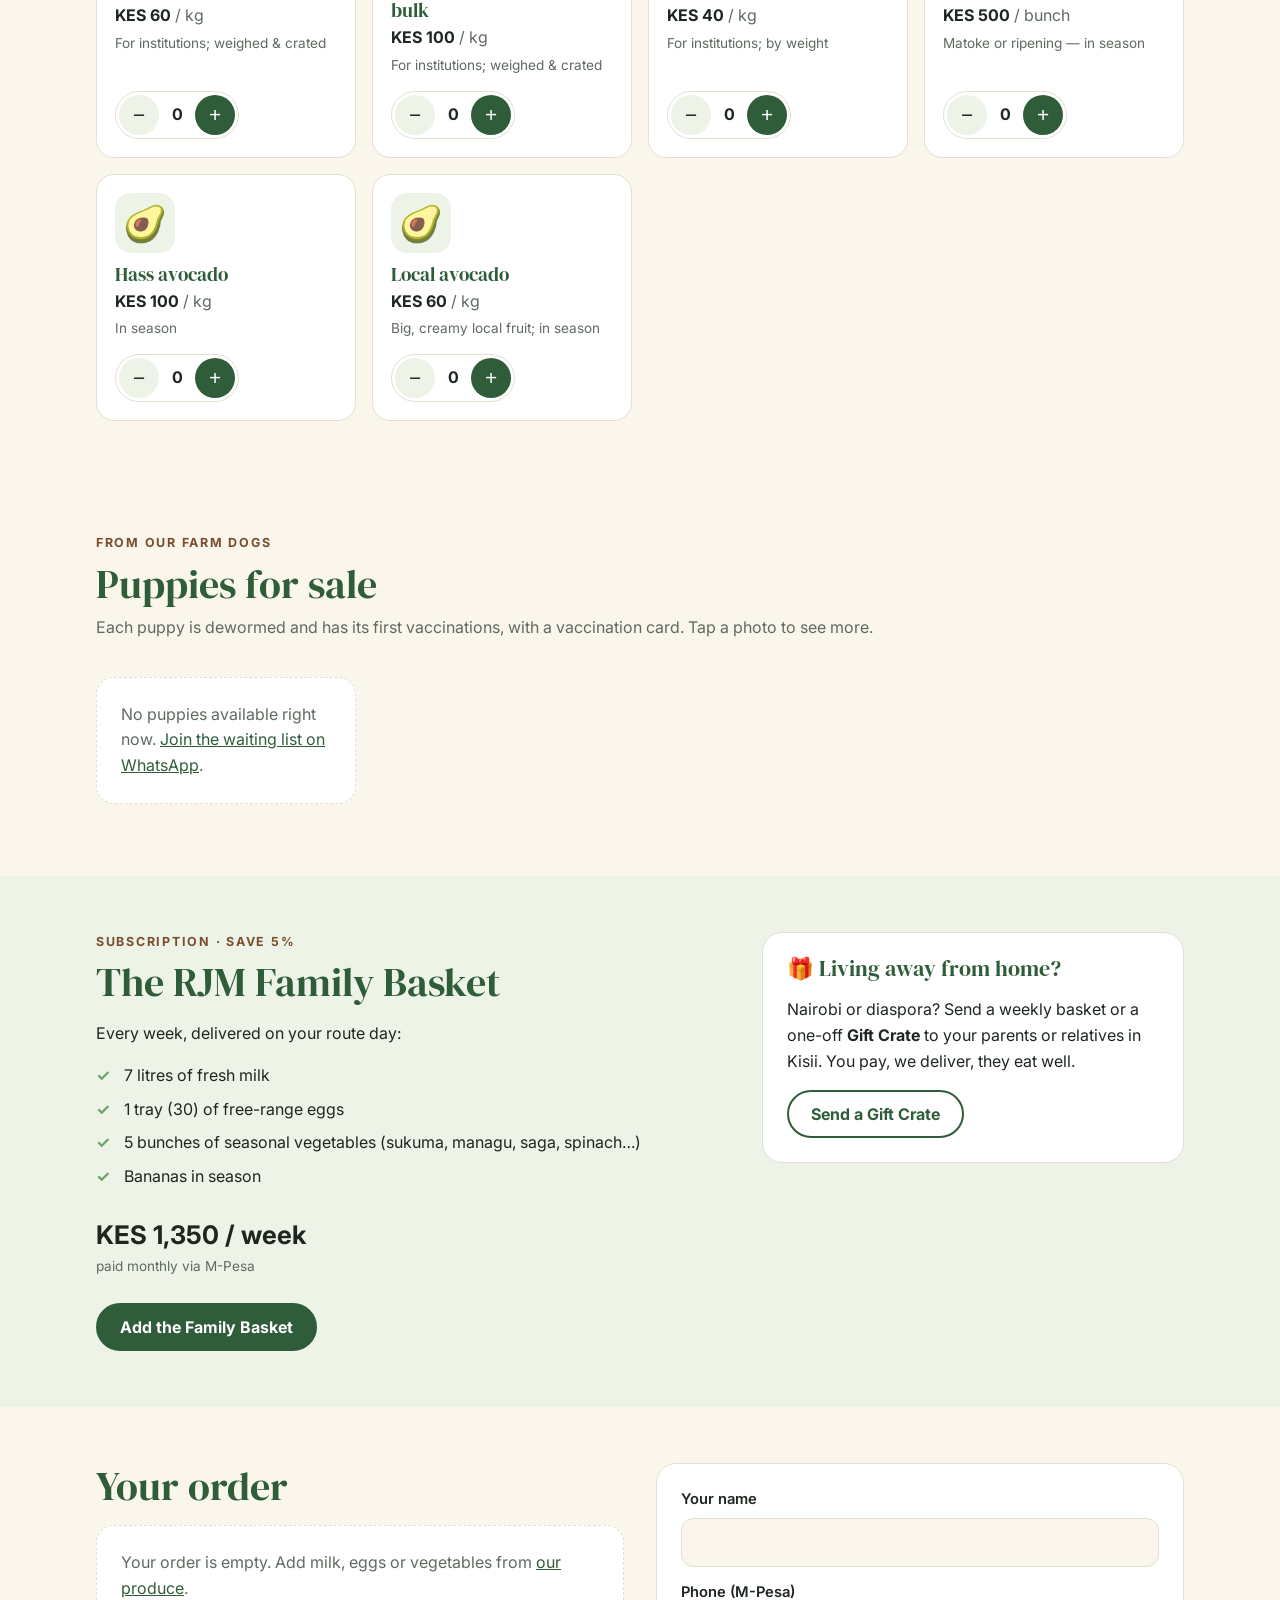
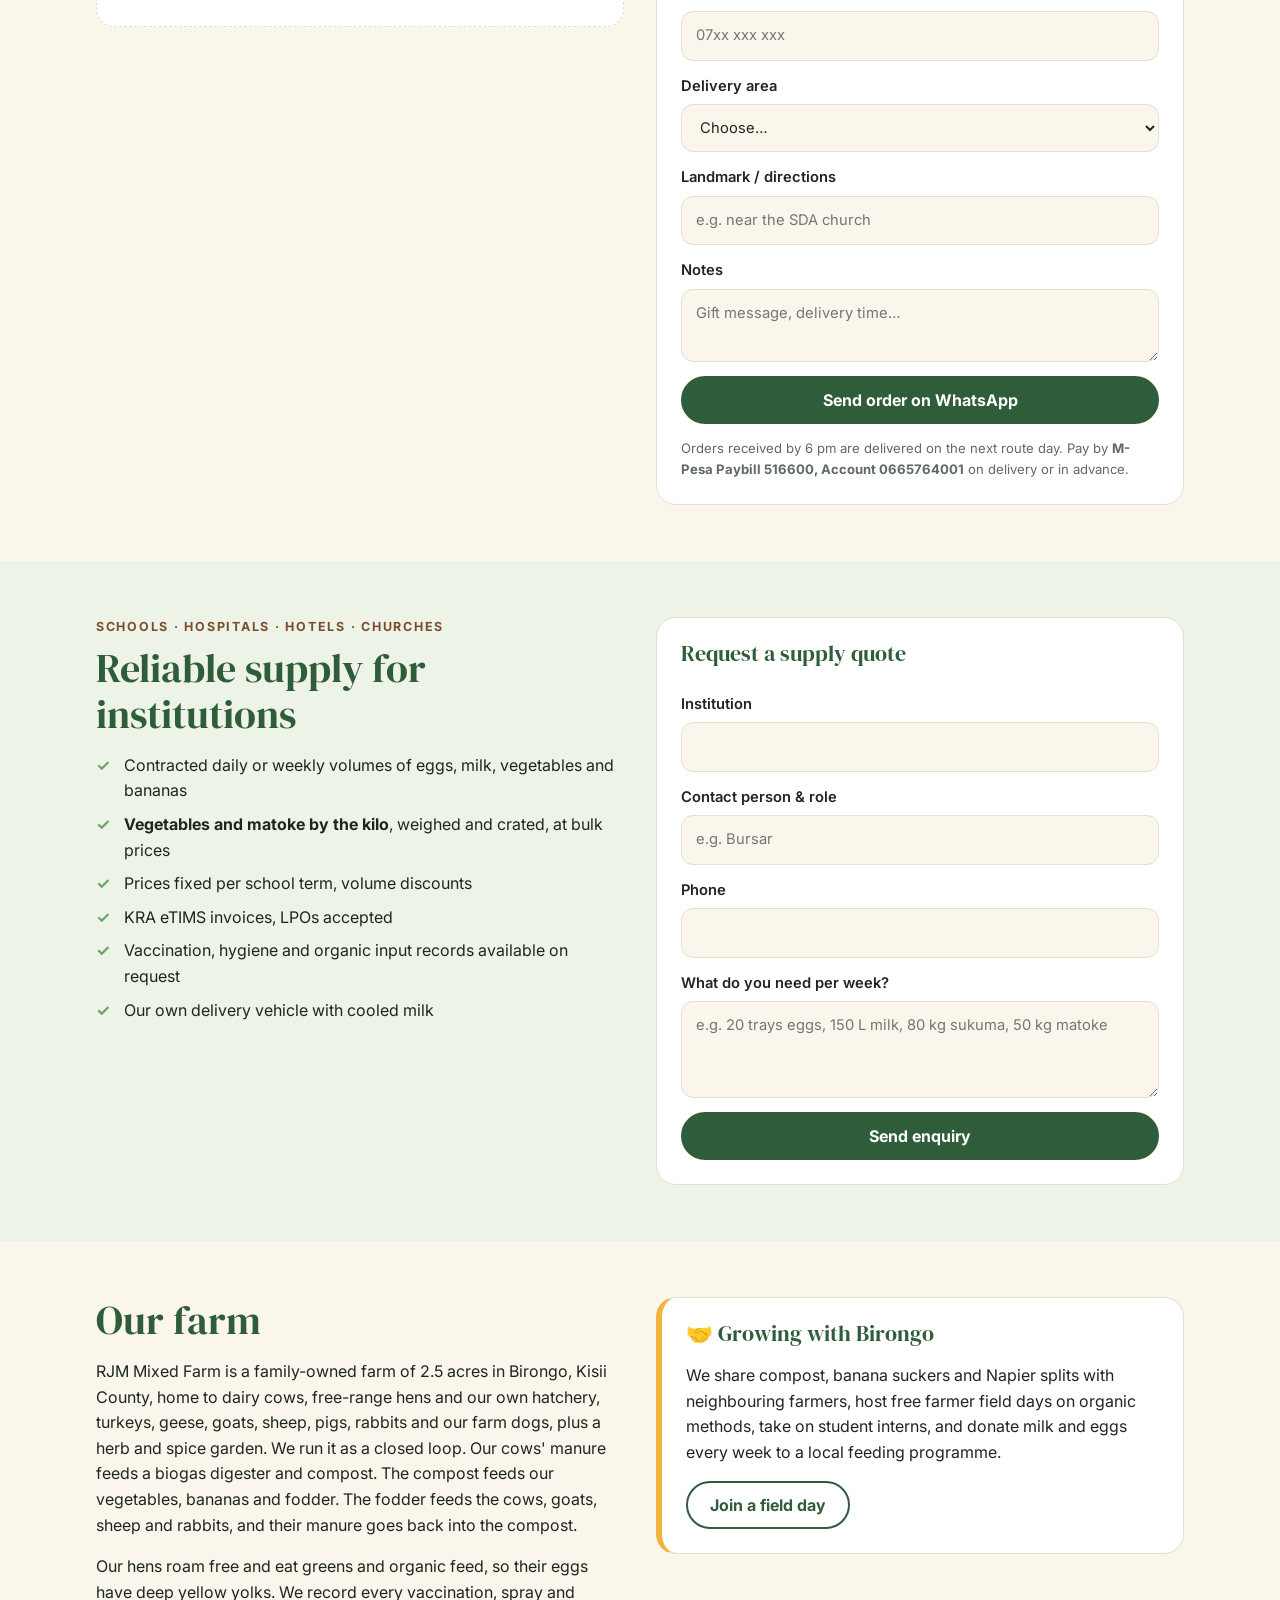
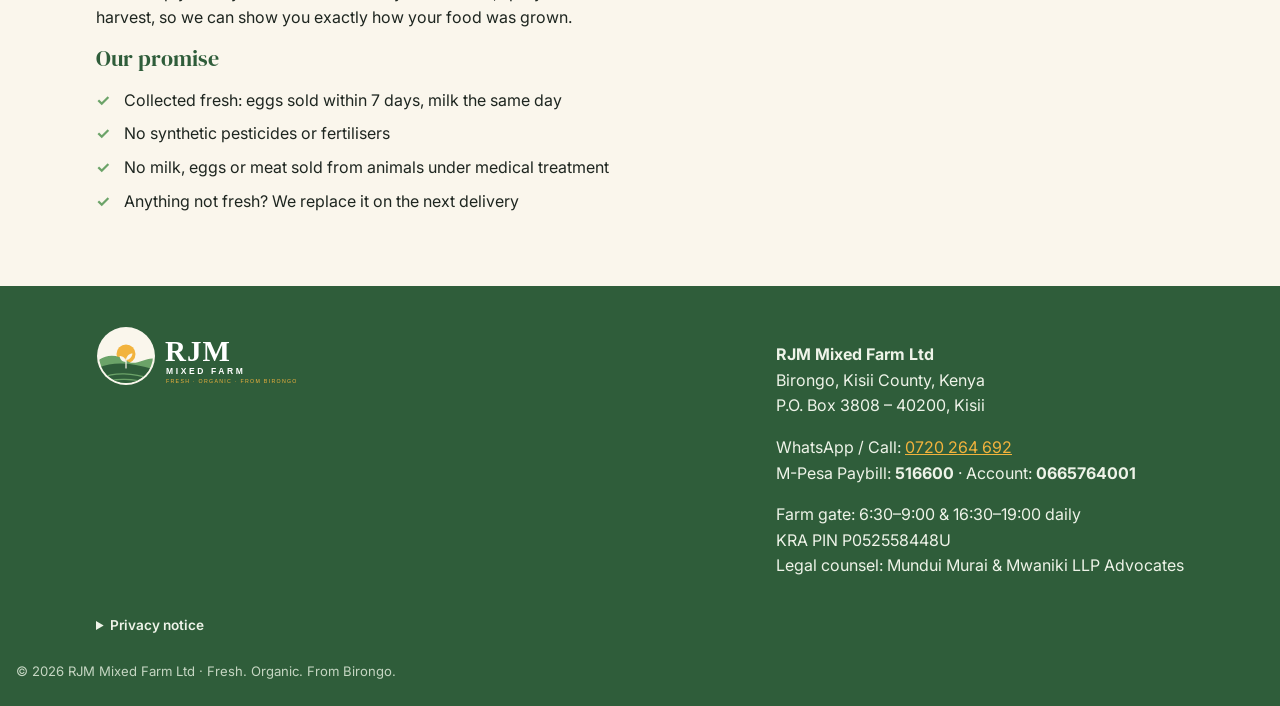
==== commit 457e7e54: "Add legal counsel (Mundui Murai & Mwaniki LLP Advocates) to footer" ====
--- a/index.html
+++ b/index.html
@@ -175,7 +175,7 @@
       <div>
         <p><b>RJM Mixed Farm Ltd</b><br />Birongo, Kisii County, Kenya<br /><span class="postal"></span></p>
         <p>WhatsApp / Call: <a class="phone-link" href="#"></a><br />M-Pesa Paybill: <b class="paybill"></b> · Account: <b class="account"></b></p>
-        <p>Farm gate: 6:30–9:00 &amp; 16:30–19:00 daily<br /><span class="kra-pin"></span></p>
+        <p>Farm gate: 6:30–9:00 &amp; 16:30–19:00 daily<br /><span class="kra-pin"></span><span class="legal-counsel"></span></p>
       </div>
     </div>
     <details class="wrap privacy" id="privacy">
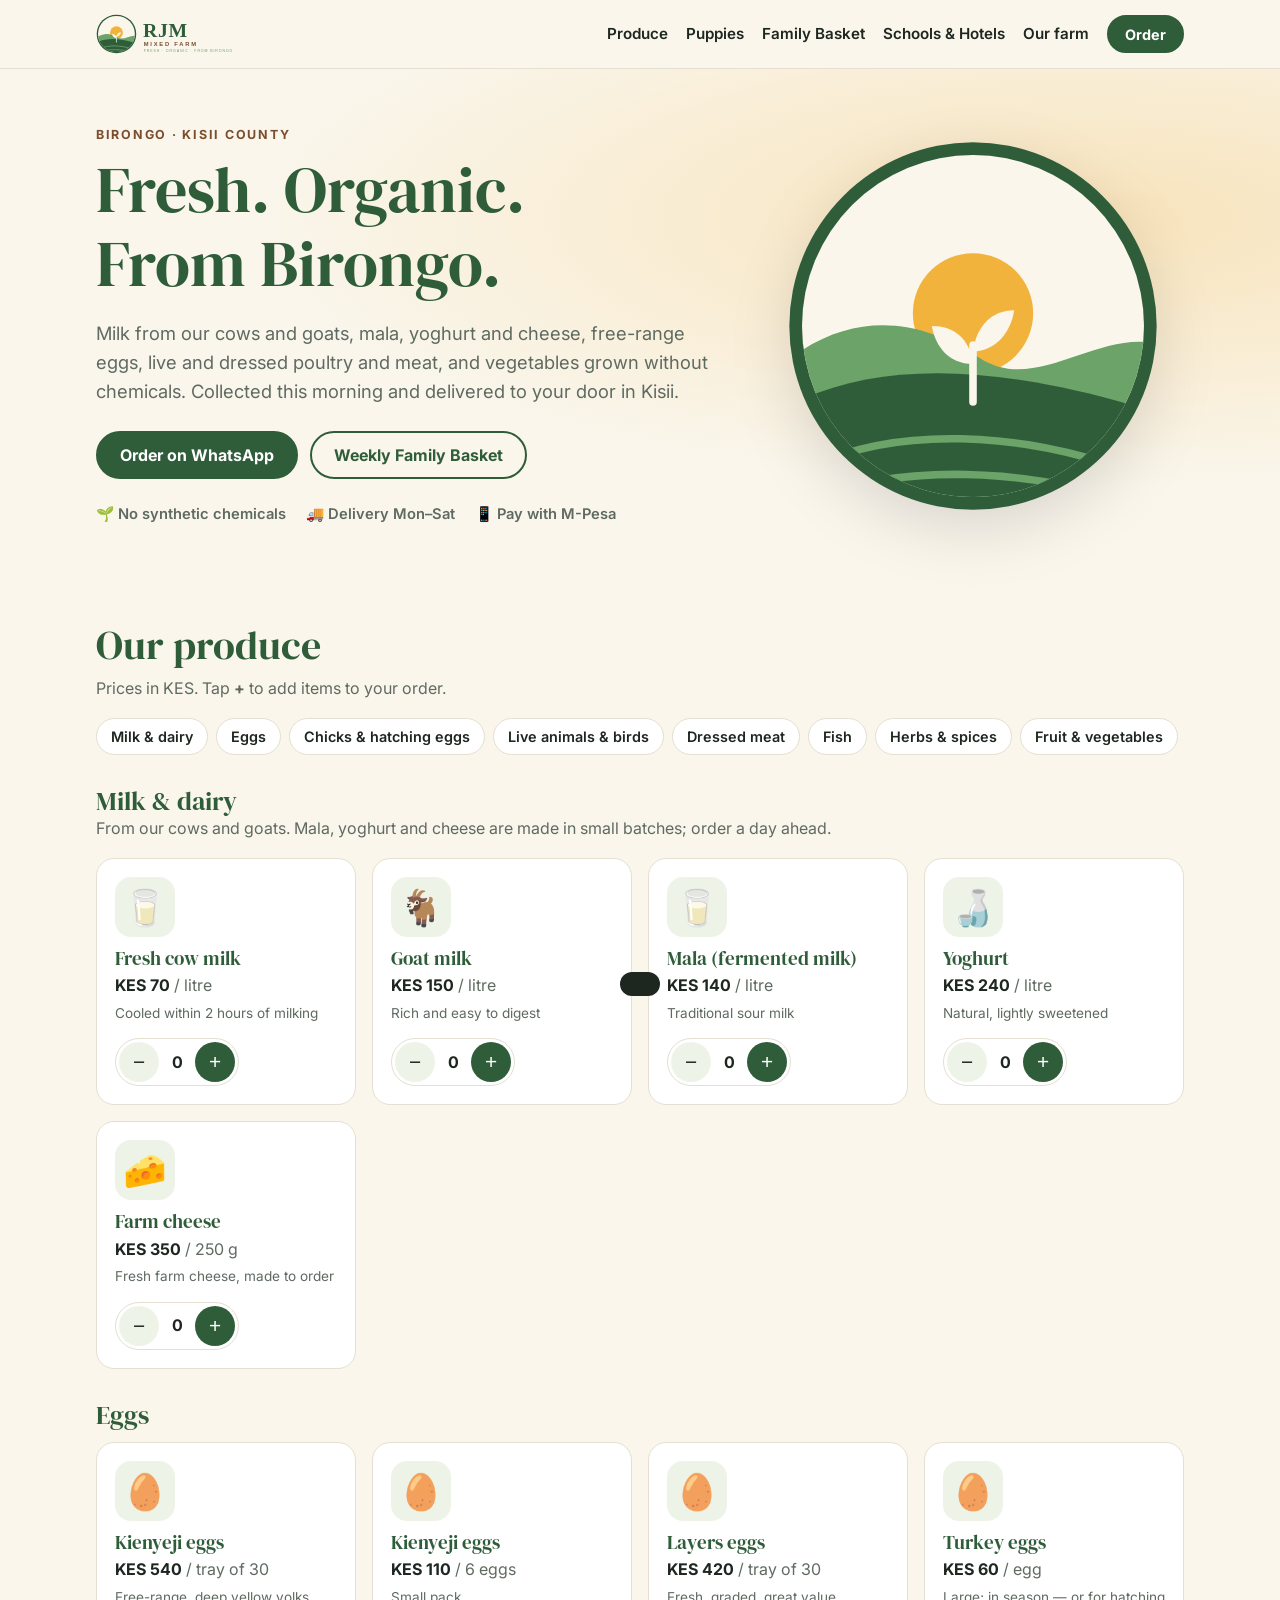
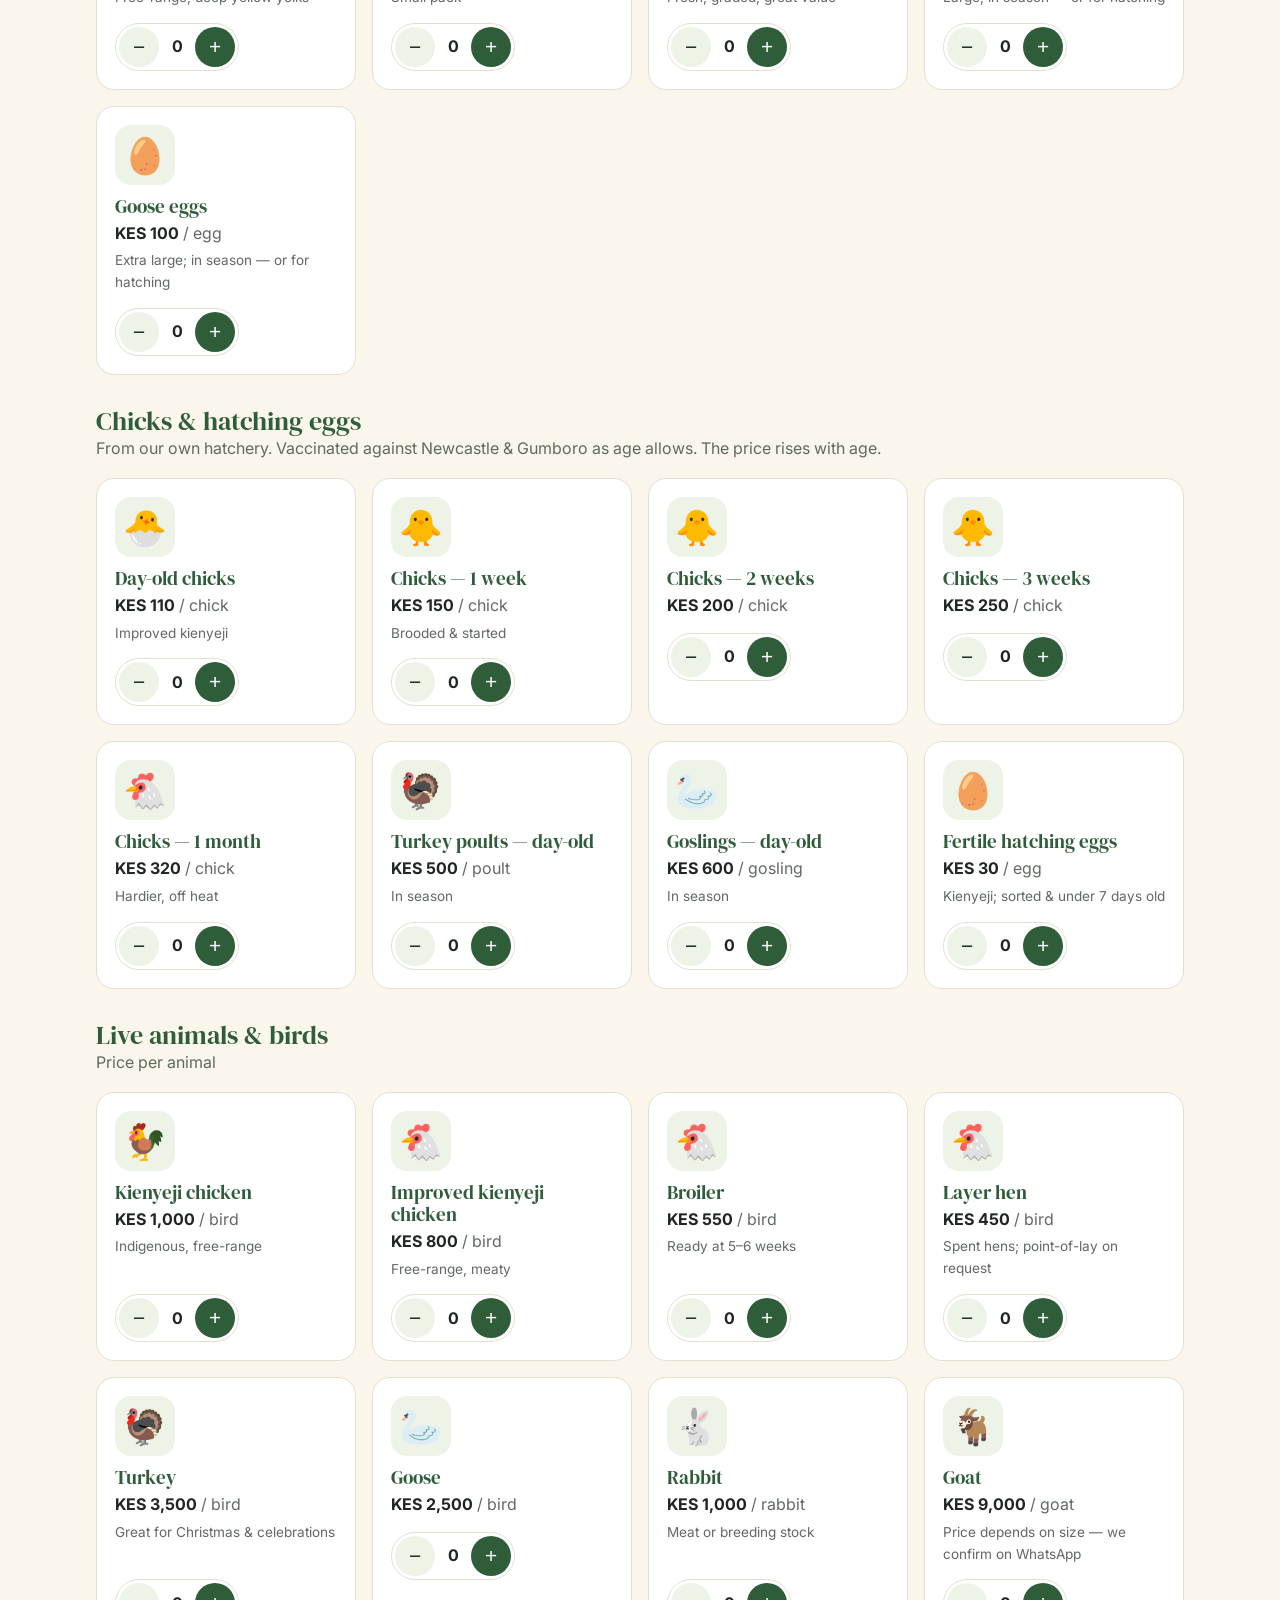
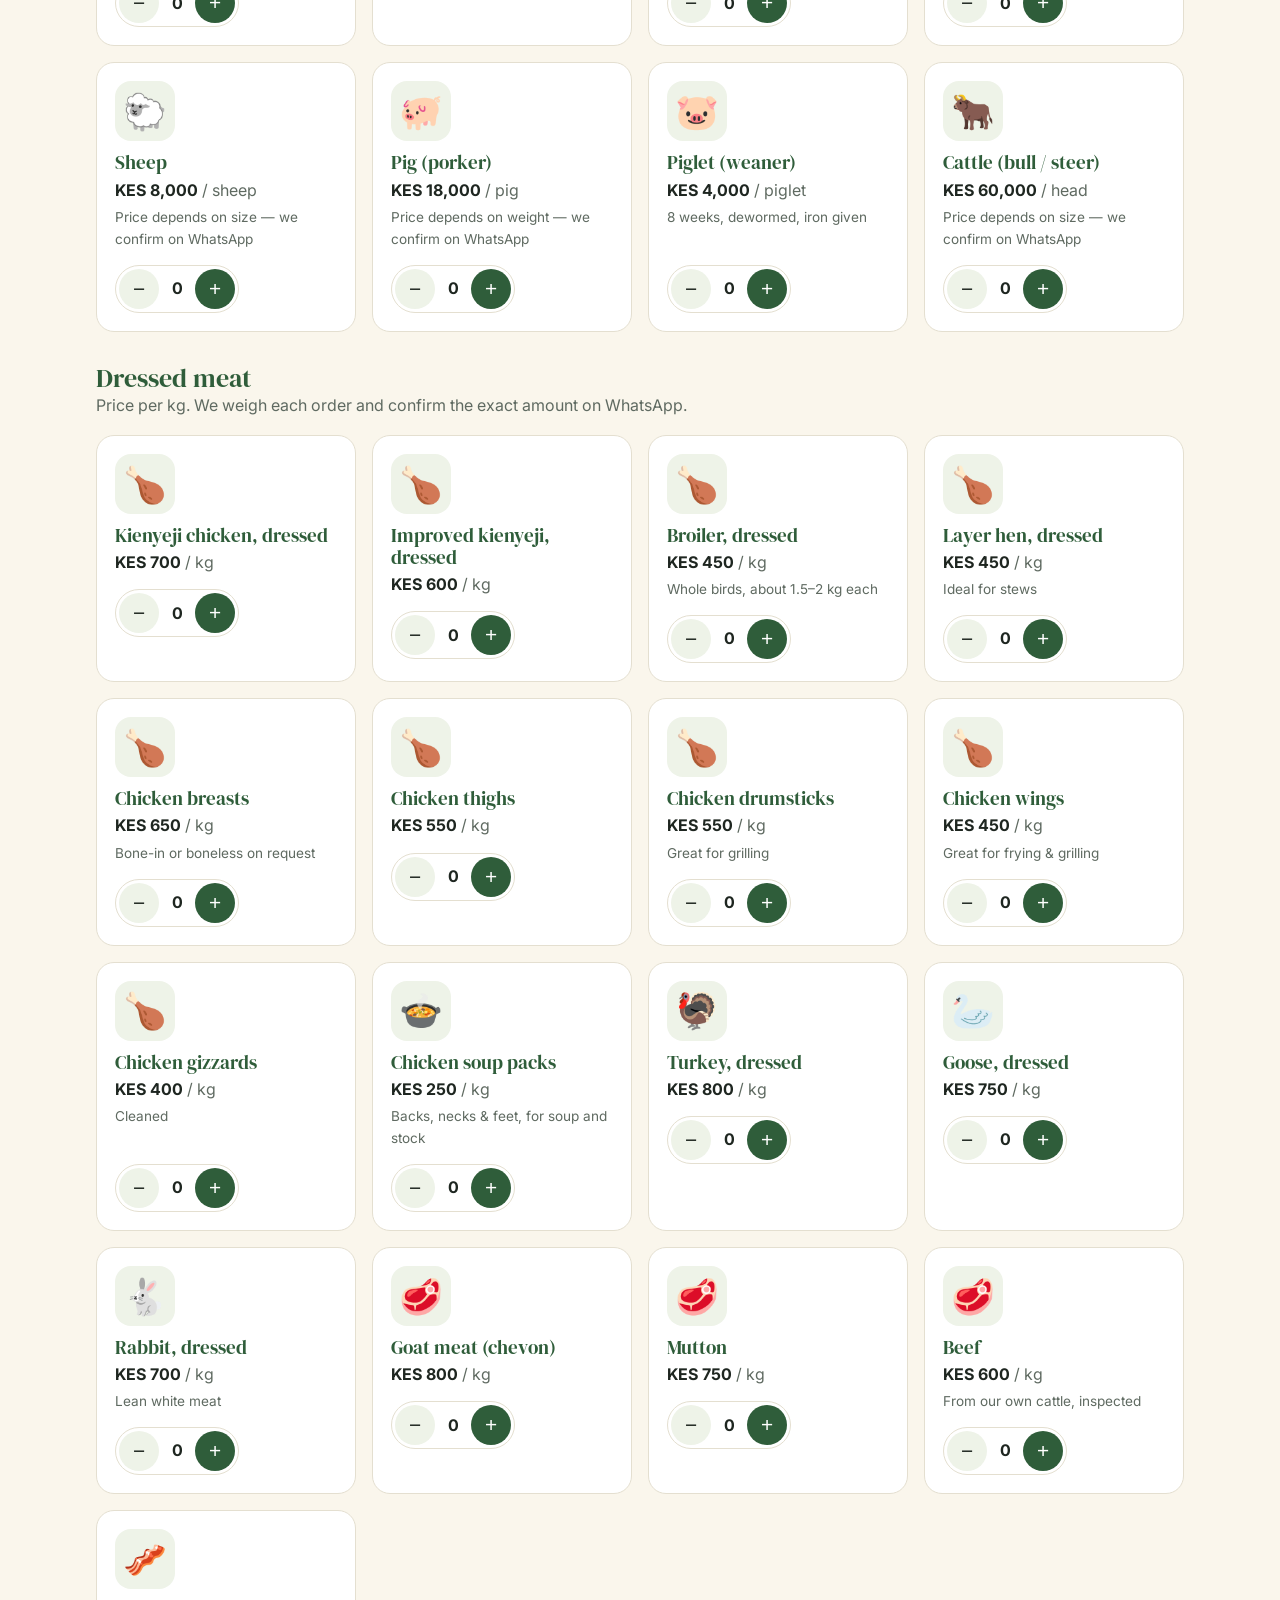
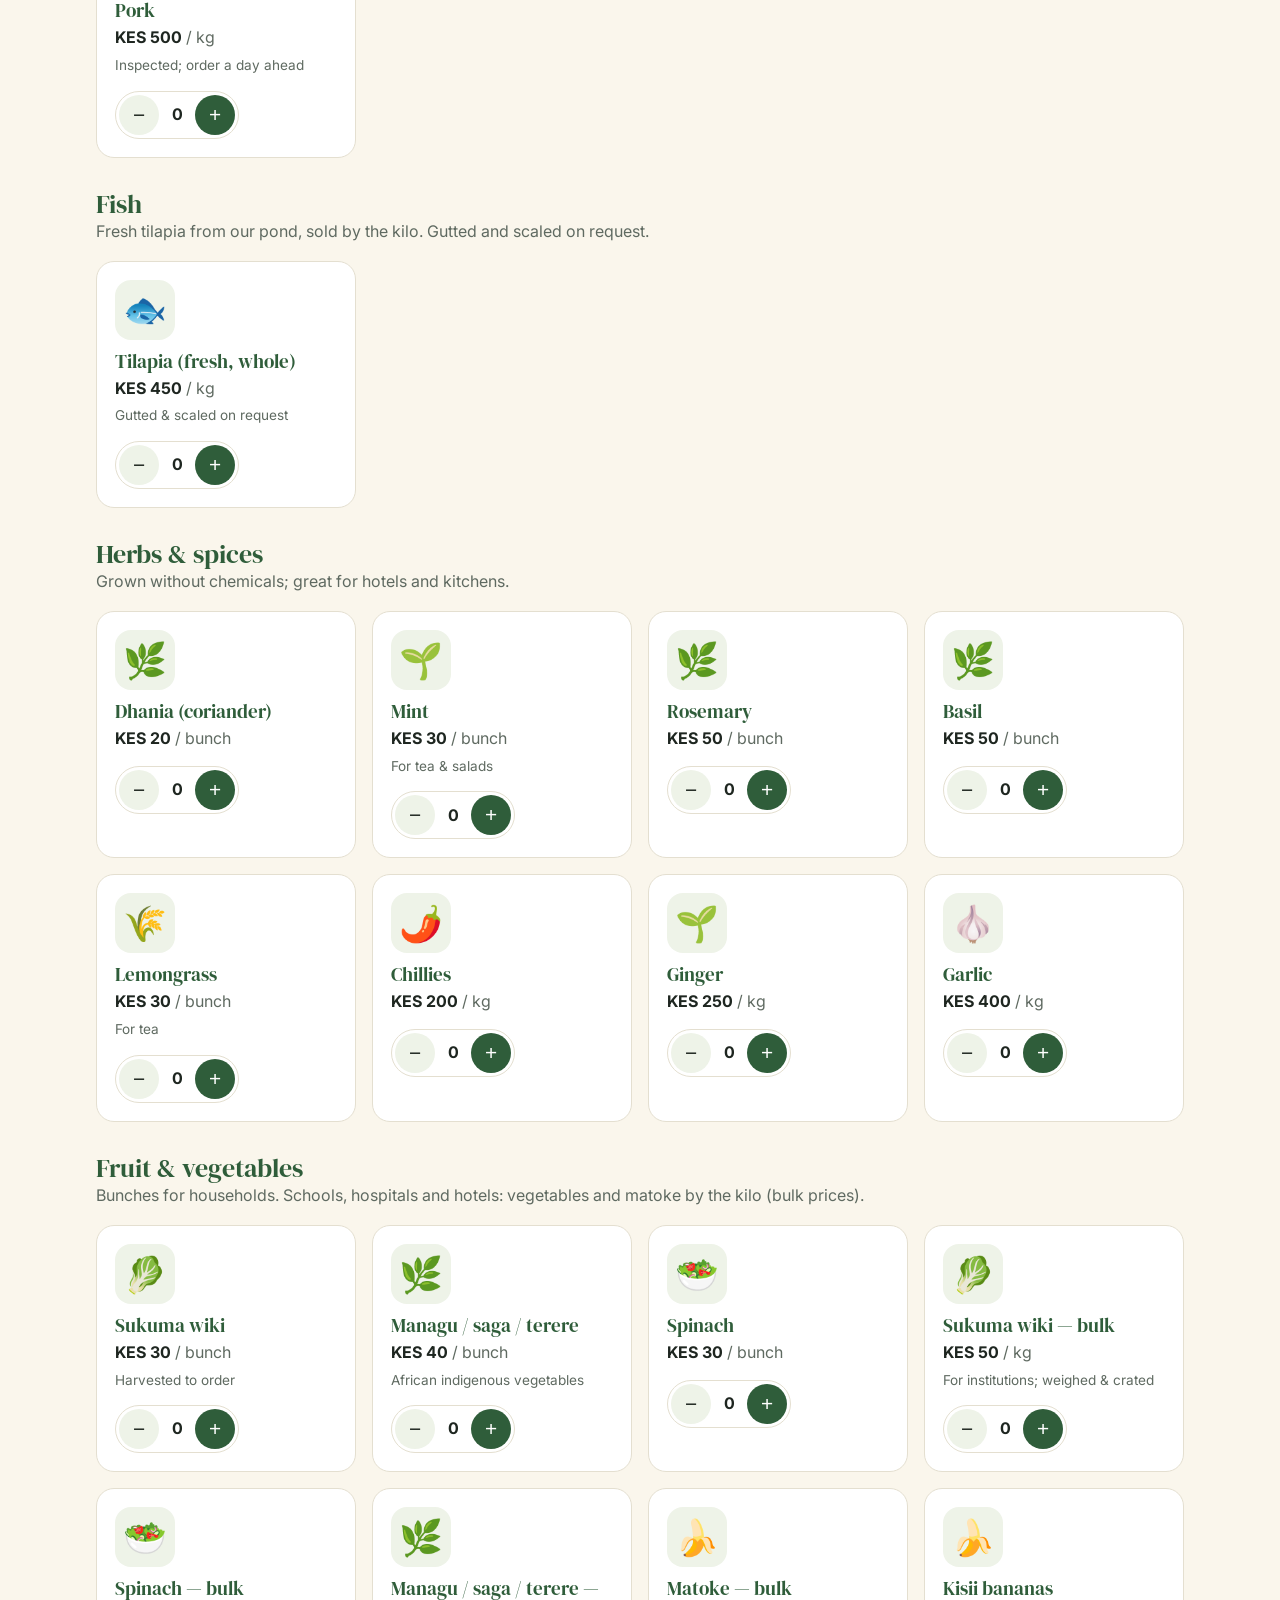
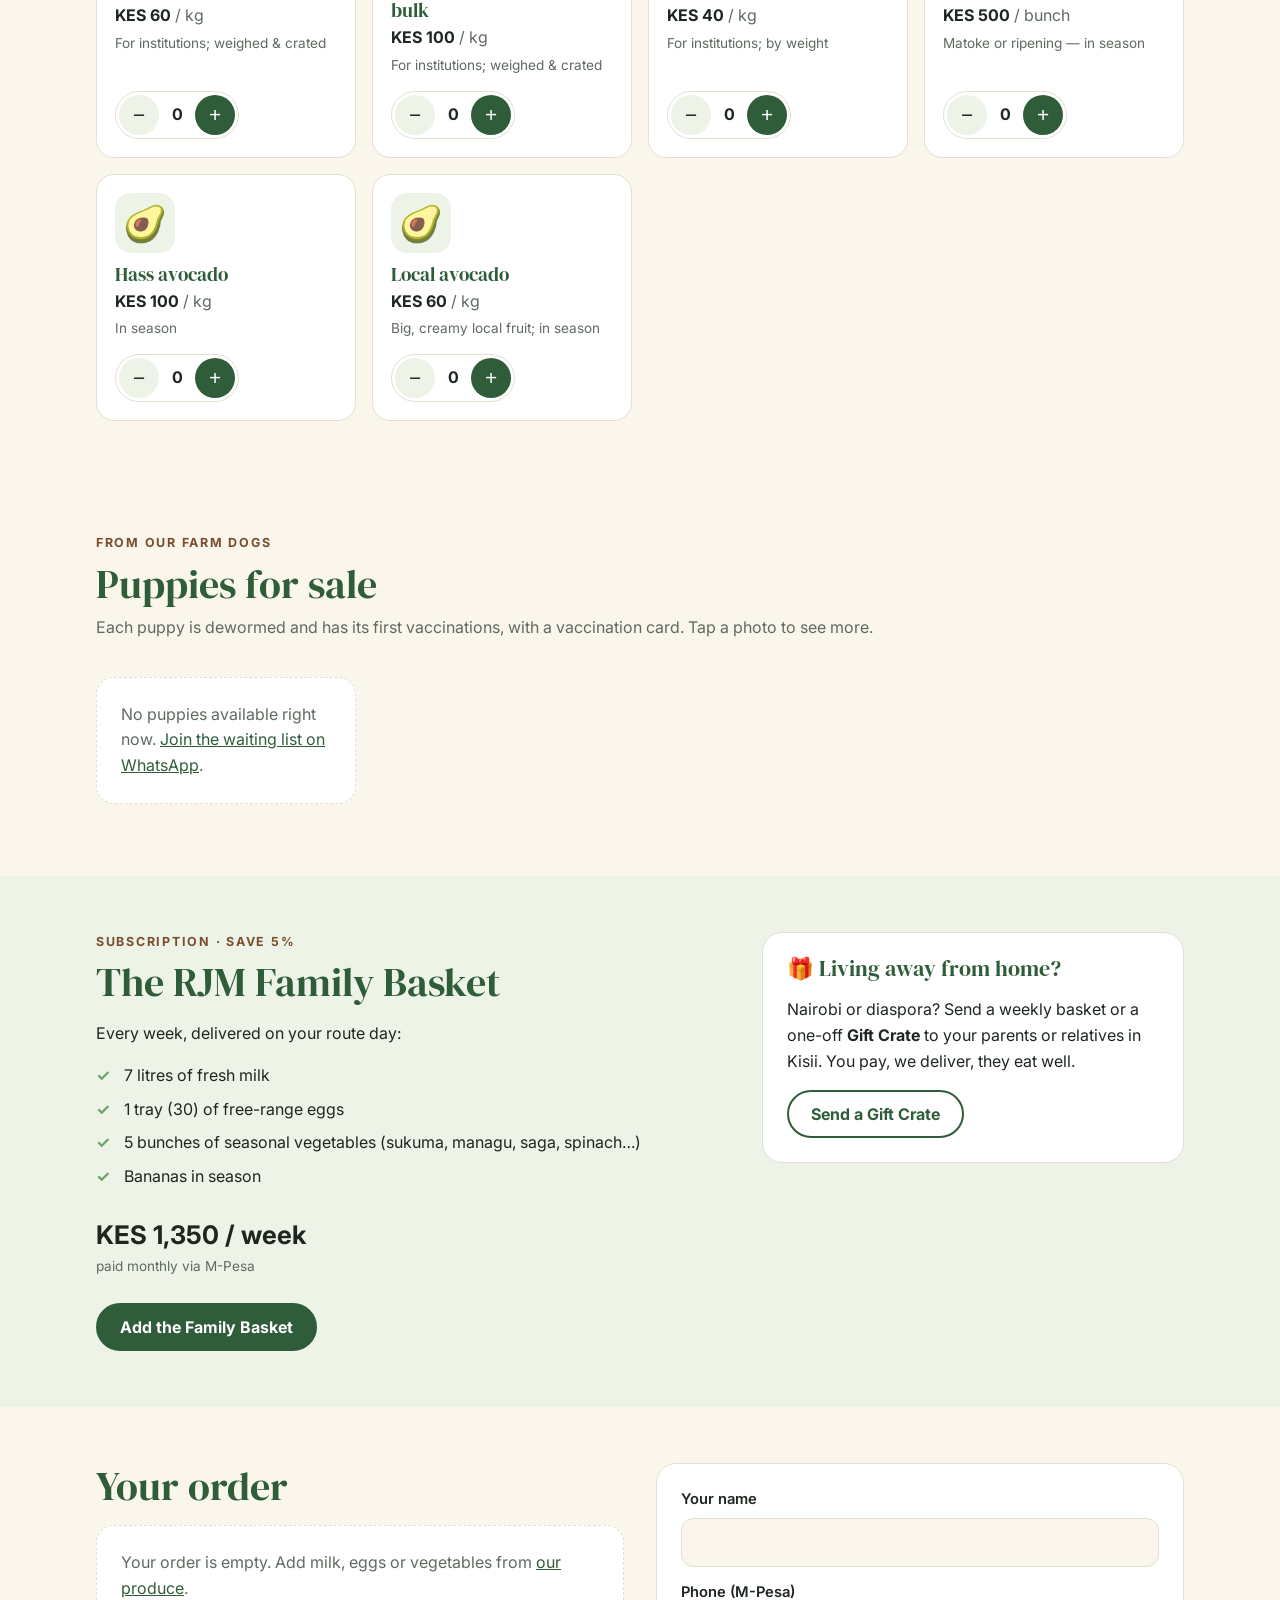
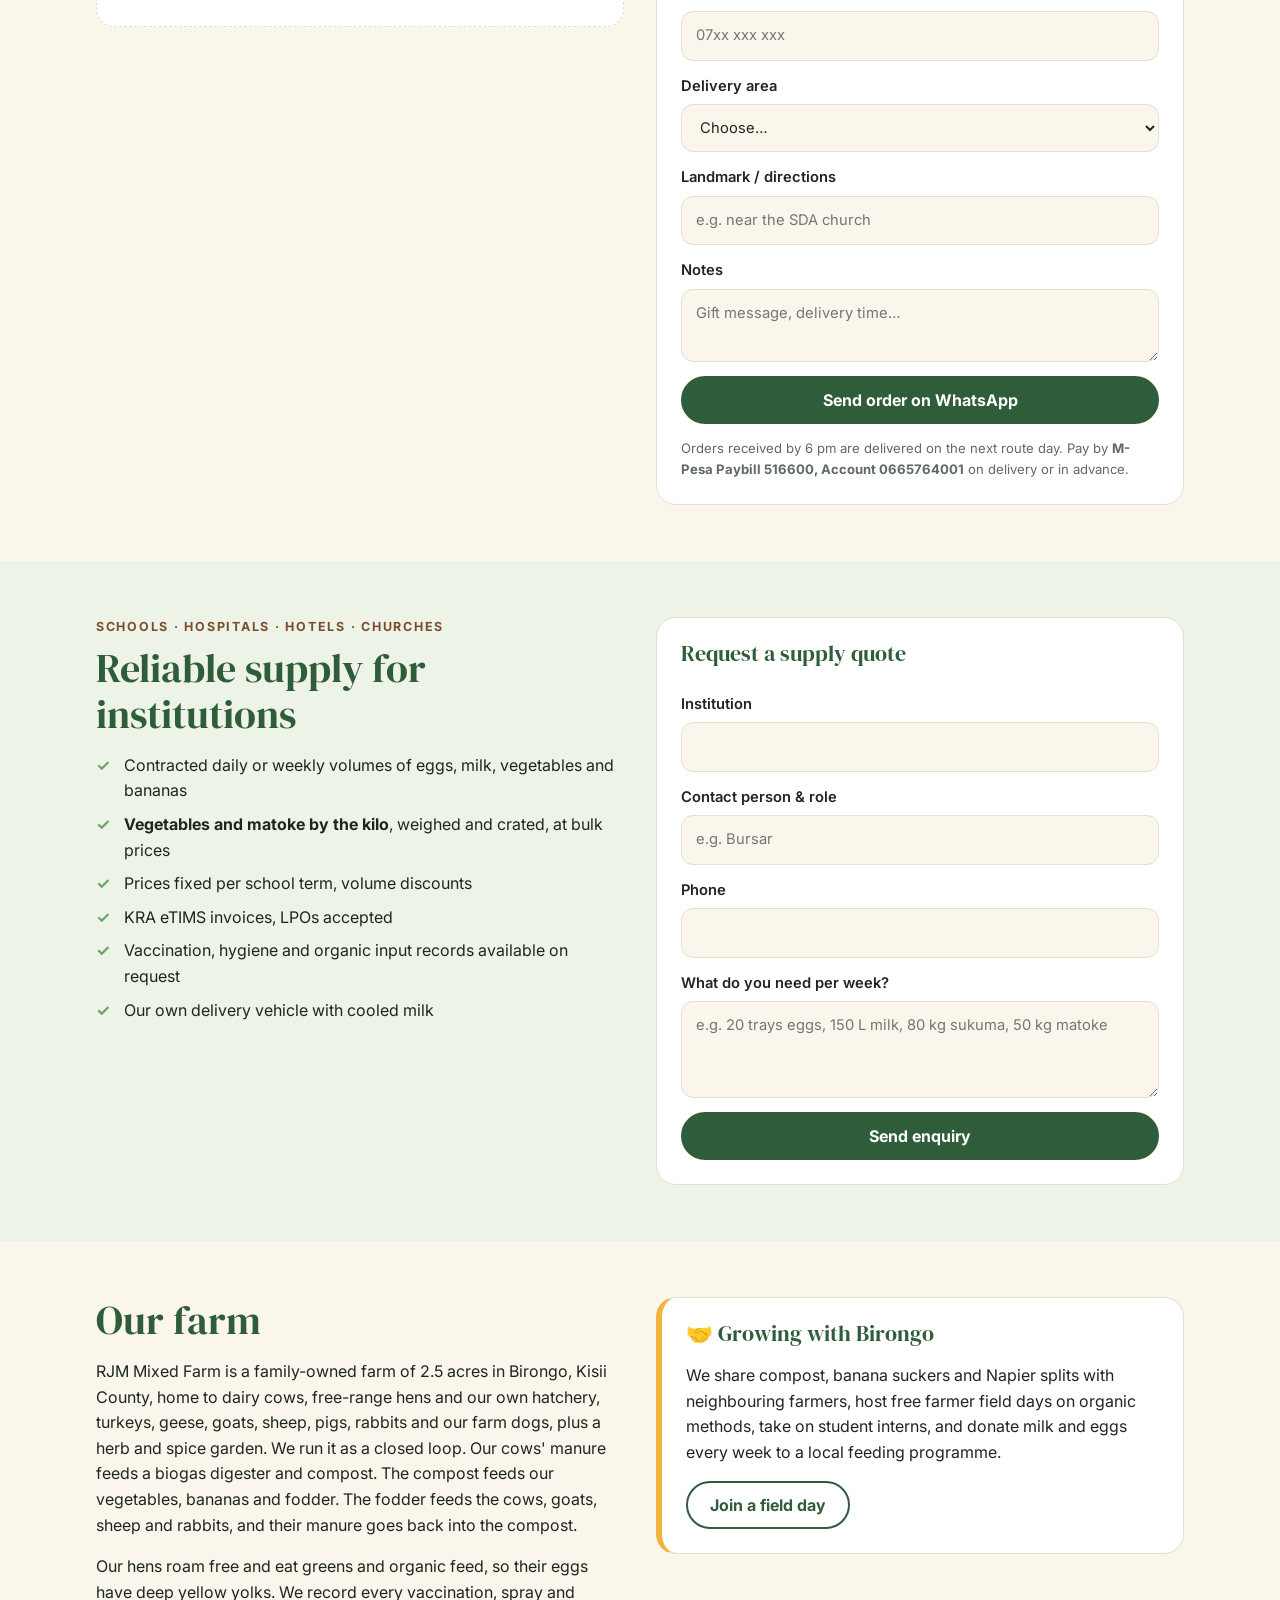
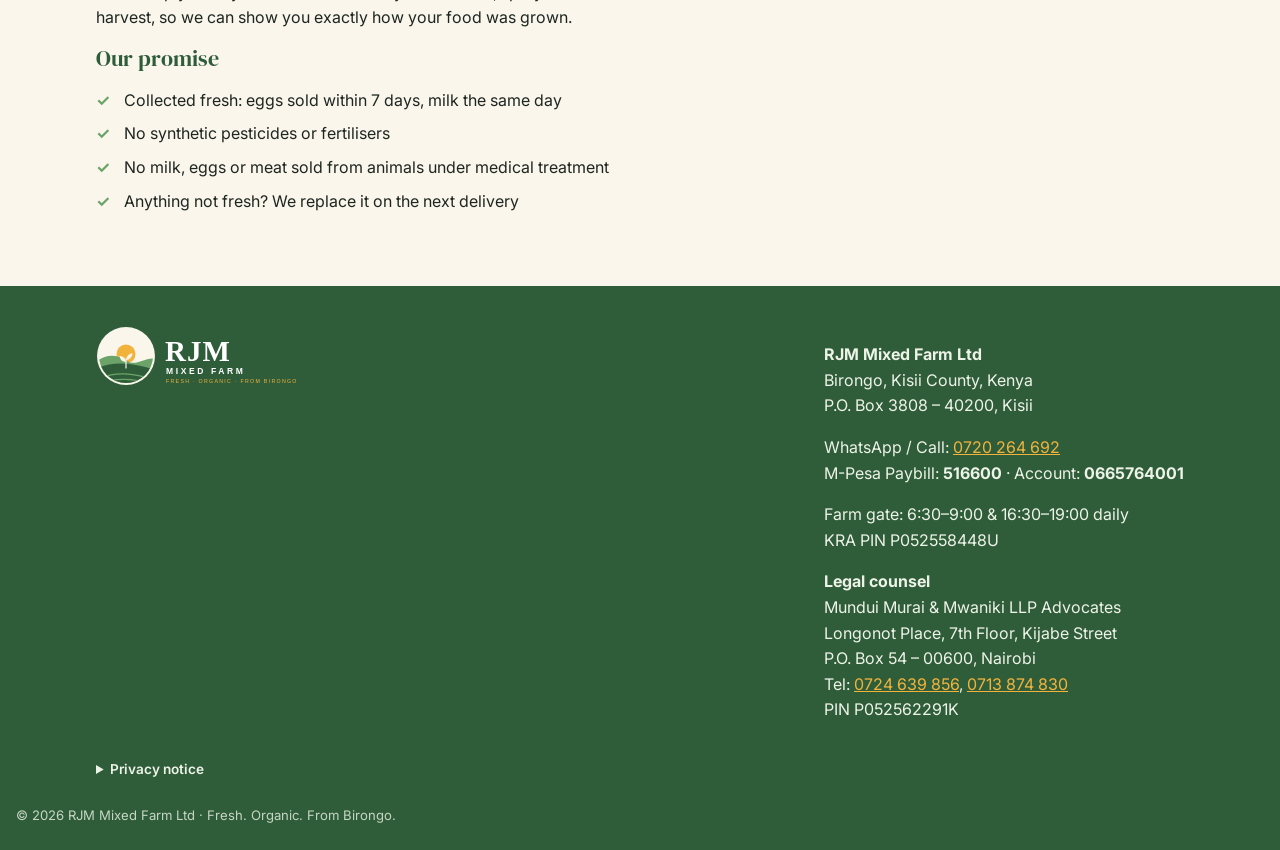
==== commit 2000848b: "Add legal counsel contacts to footer" ====
--- a/index.html
+++ b/index.html
@@ -175,7 +175,8 @@
       <div>
         <p><b>RJM Mixed Farm Ltd</b><br />Birongo, Kisii County, Kenya<br /><span class="postal"></span></p>
         <p>WhatsApp / Call: <a class="phone-link" href="#"></a><br />M-Pesa Paybill: <b class="paybill"></b> · Account: <b class="account"></b></p>
-        <p>Farm gate: 6:30–9:00 &amp; 16:30–19:00 daily<br /><span class="kra-pin"></span><span class="legal-counsel"></span></p>
+        <p>Farm gate: 6:30–9:00 &amp; 16:30–19:00 daily<br /><span class="kra-pin"></span></p>
+        <p class="legal-counsel" hidden></p>
       </div>
     </div>
     <details class="wrap privacy" id="privacy">
